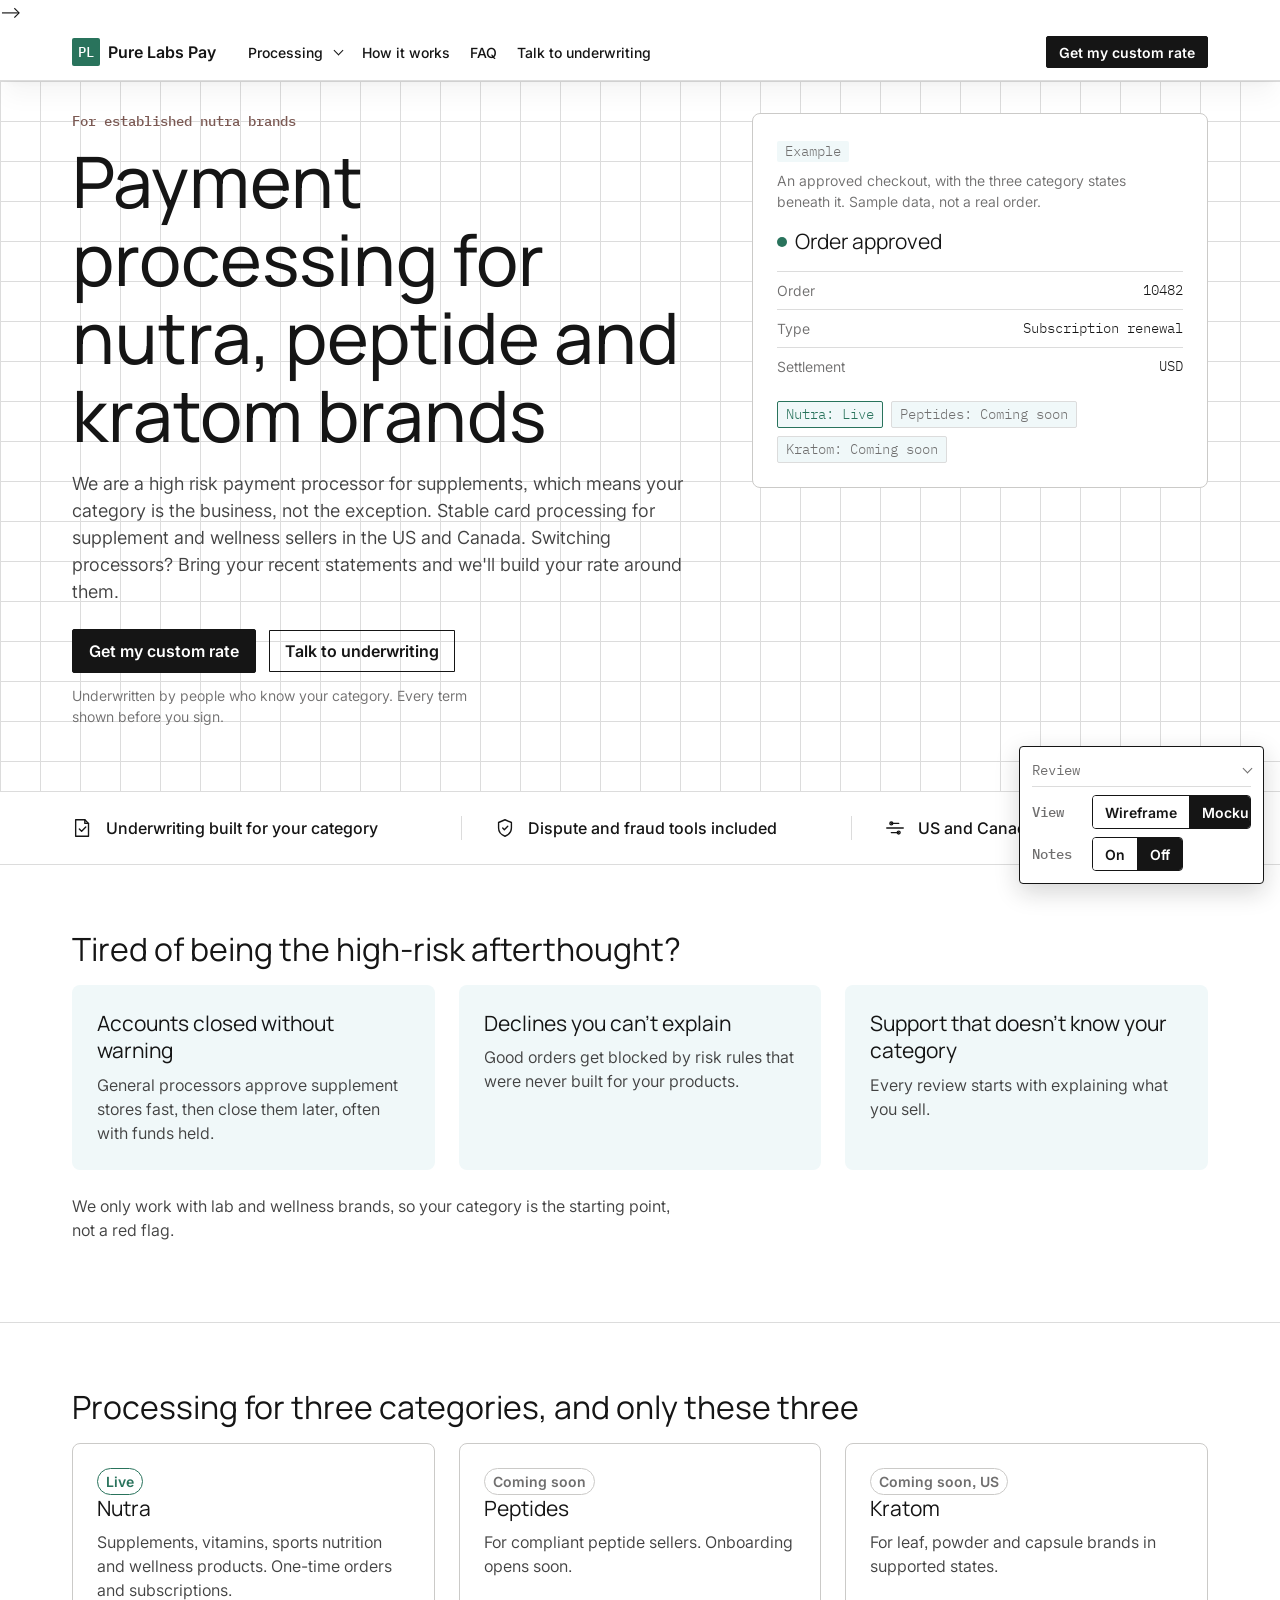
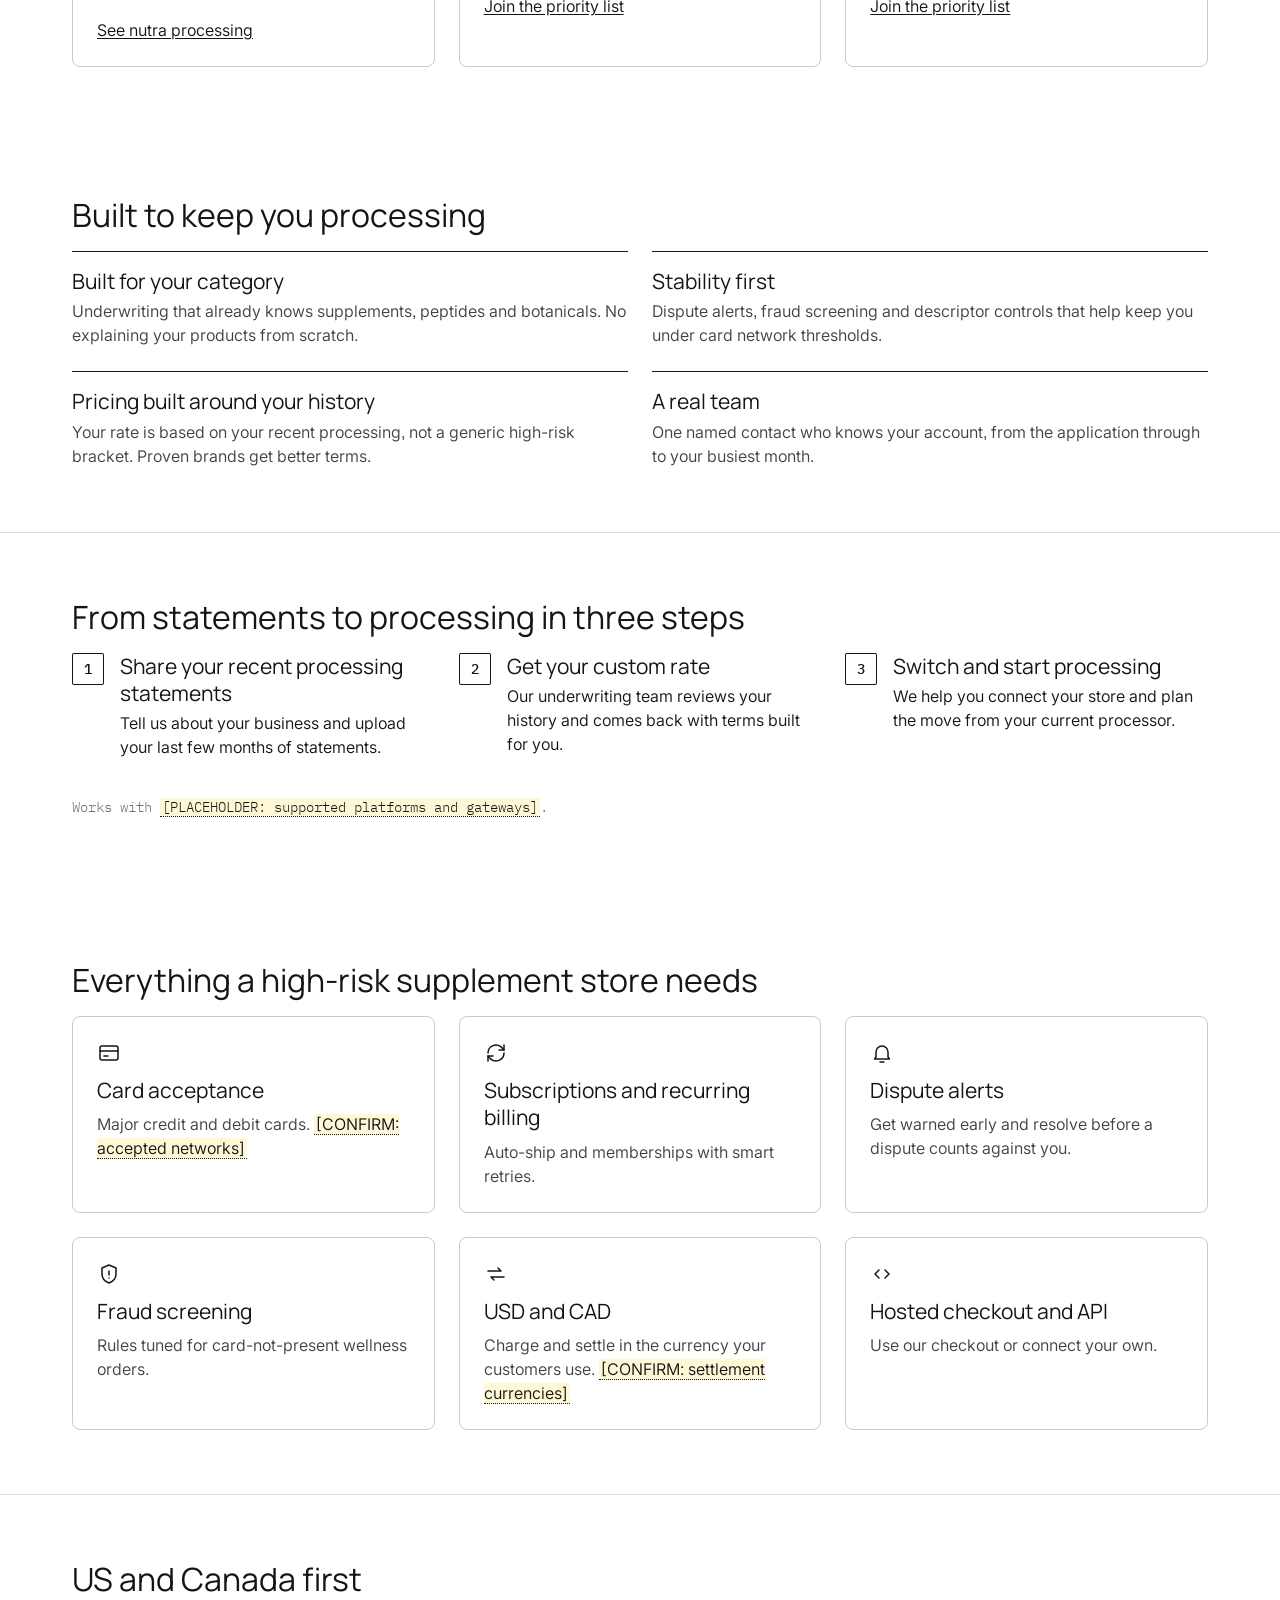
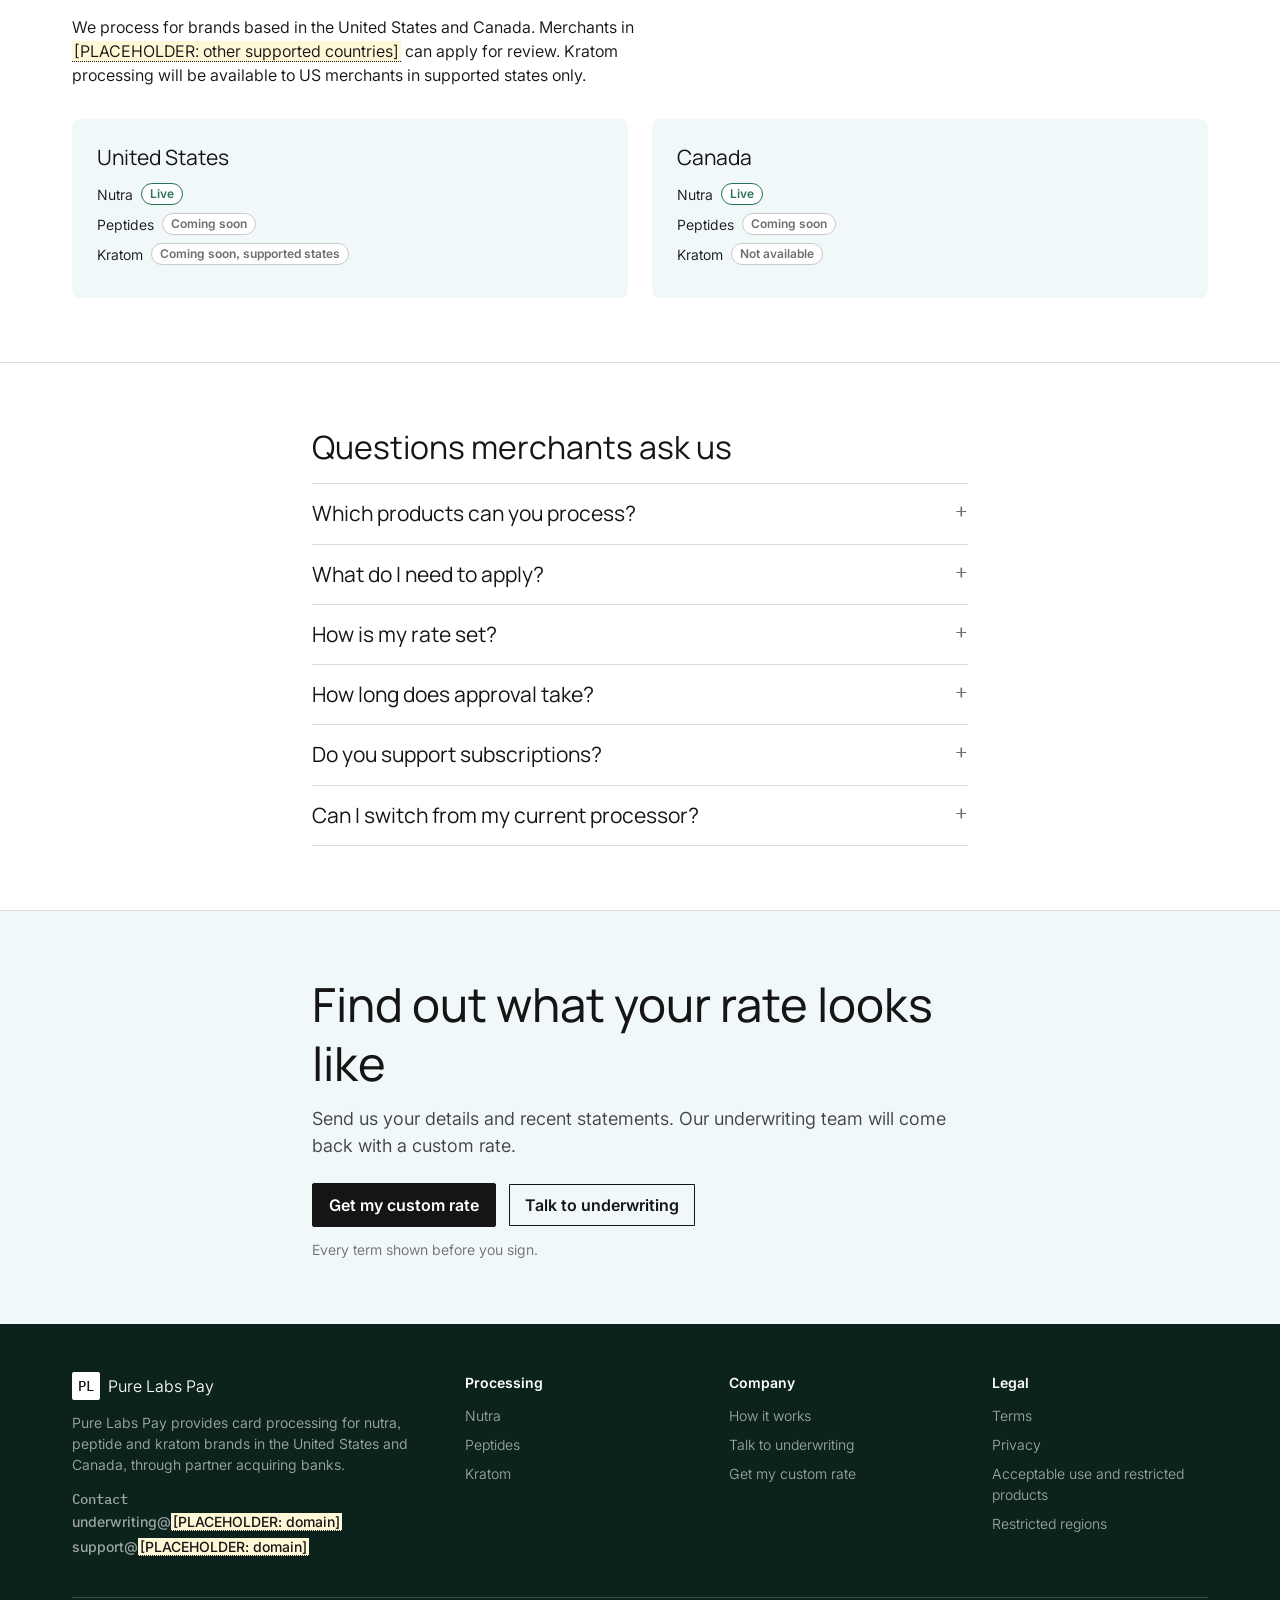
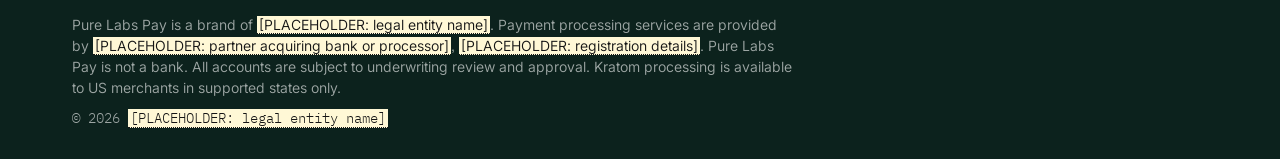
==== index.html @ 478af708 "Pure Labs Pay marketing site wireframe and clickable mockup Ten static pages covering nutra, peptide" ====
<!DOCTYPE html>
<html lang="en">
<head>
  <meta charset="utf-8">
  <meta name="viewport" content="width=device-width, initial-scale=1">
  <title>High Risk Payment Processing for Supplements | Pure Labs Pay</title>
  <meta name="description" content="Merchant accounts for nutra brands in the US and Canada, with peptide and kratom processing coming soon. Get a custom rate built around your history.">
  <!-- The design system's faces are mt-neue-display, mt-neue-text, mt-sans and
       mt-mono, which are licensed and not ours. The stacks in css/styles.css
       name each face first, then the substitutes the reference gives: Manrope
       for the two neue cuts, Inter for the sans, IBM Plex Mono for the mono.
       This link stays commented out so the build opens straight from the
       filesystem with no external request. Enable it, or self host, or drop in
       the licensed faces, for production. -->
  <!-- <link rel="preconnect" href="https://fonts.googleapis.com">
  <link rel="preconnect" href="https://fonts.gstatic.com" crossorigin>
  <!-- SEO -->
  <!-- Replace the [PLACEHOLDER: domain] base in these four places, in
       sitemap.xml, robots.txt, llms.txt and in SITE_BASE in js/main.js. -->
  <link rel="canonical" href="https://[PLACEHOLDER: domain]/index.html">
  <meta property="og:type" content="website">
  <meta property="og:site_name" content="Pure Labs Pay">
  <meta property="og:title" content="High Risk Payment Processing for Supplements | Pure Labs Pay">
  <meta property="og:description" content="Merchant accounts for nutra brands in the US and Canada, with peptide and kratom processing coming soon. Get a custom rate built around your history.">
  <meta property="og:url" content="https://[PLACEHOLDER: domain]/index.html">
  <meta property="og:image" content="https://[PLACEHOLDER: domain]/assets/og-index.png">
  <meta property="og:image:alt" content="Pure Labs Pay, payment processing for nutra, peptide and kratom brands">
  <meta name="twitter:card" content="summary_large_image">
  <meta name="twitter:title" content="High Risk Payment Processing for Supplements | Pure Labs Pay">
  <meta name="twitter:description" content="Merchant accounts for nutra brands in the US and Canada, with peptide and kratom processing coming soon. Get a custom rate built around your history.">
  <meta name="twitter:image" content="https://[PLACEHOLDER: domain]/assets/og-index.png">
  <!-- [PLACEHOLDER: Open Graph image, 1200 by 630, per assets/README.md] -->
  <!-- /SEO -->
  <link rel="stylesheet" href="https://fonts.googleapis.com/css2?family=Manrope:wght@400;500&family=Inter:wght@300;400;500;600&family=IBM+Plex+Mono:wght@500&display=swap"> -->
  <link rel="stylesheet" href="css/styles.css">
</head>
<!-- data-mode is set here so the page is styled before main.js runs, then
     main.js applies ?mode= or the stored choice. Default is mockup. -->
<body data-mode="mockup">
  <!-- Shared chrome is rendered by js/main.js into these mounts, because the
       build has no build step. The noscript list keeps the site navigable
       with scripting off. -->
  <div id="site-header">
    <noscript>
      <nav aria-label="Main">
        <ul>
          <li><a href="index.html">Home</a></li>
          <li><a href="nutra.html">Nutra</a></li>
          <li><a href="peptides.html">Peptides</a></li>
          <li><a href="kratom.html">Kratom</a></li>
          <li><a href="apply.html">Get my custom rate</a></li>
          <li><a href="contact.html">Talk to underwriting</a></li>
        </ul>
      </nav>
    </noscript>
  </div>

  <main id="main" class="main">

    <!-- 1. Hero -->
    <section class="section hero graph-field" data-note="Intent: say what we process and who for in one line, then hand the visitor the two paths, apply or talk to a person. Nutra leads, because it is the live category. | SEO: primary keyword high risk payment processor for supplements, carried in the meta title. Merchant history is signalled by the eyebrow and the statements line, never stated as a requirement. | Dev: copy stack left, product mock right on desktop, stacked on mobile. The faint grid is the graph field from the design system. No photography.">
      <div class="container">
        <div class="split">
          <div class="hero__copy">
            <p class="eyebrow">For established nutra brands</p>
            <h1>Payment processing for nutra, peptide and kratom brands</h1>
            <p class="lead">We are a high risk payment processor for supplements, which means your category is the business, not the exception. Stable card processing for supplement and wellness sellers in the US and Canada. Switching processors? Bring your recent statements and we'll build your rate around them.</p>
            <div class="btn-row">
              <a class="btn btn--primary" href="apply.html">Get my custom rate</a>
              <a class="btn btn--secondary" href="contact.html">Talk to underwriting</a>
            </div>
            <span class="trust-line">Underwritten by people who know your category. Every term shown before you sign.</span>
          </div>

          <figure class="checkout-card" data-note="Intent: show a clean approval and the category state in one object, instead of a stock photo. | Dev: sample data only, labelled Example, built in markup with no image file. The green dot is the one accent marker the design system allows here. Never show a real merchant order, a real amount or a card network mark.">
            <figcaption class="mock-caption">
              <span class="checkout-card__tag">Example</span>
              <span class="mock-caption__text">An approved checkout, with the three category states beneath it. Sample data, not a real order.</span>
            </figcaption>
            <p class="checkout-card__status"><span class="checkout-card__dot" aria-hidden="true"></span>Order approved</p>
            <dl class="checkout-card__rows">
              <div class="checkout-card__row"><dt>Order</dt><dd>10482</dd></div>
              <div class="checkout-card__row"><dt>Type</dt><dd>Subscription renewal</dd></div>
              <div class="checkout-card__row"><dt>Settlement</dt><dd>USD</dd></div>
            </dl>
            <ul class="chip-row">
              <li class="chip chip--live">Nutra: Live</li>
              <li class="chip chip--muted">Peptides: Coming soon</li>
              <li class="chip chip--muted">Kratom: Coming soon</li>
            </ul>
          </figure>
        </div>
      </div>
    </section>

    <!-- 2. Trust strip, the reusable block -->
    <div data-block="trust-strip"></div>

    <!-- 3. Problem -->
    <section class="section" id="problem" data-note="Intent: name what already happened to this visitor, in their words, before offering anything. Three failures, then the line that says we are the opposite. | SEO: no keyword target, this section earns the read. | Dev: three ice narrative cards. No statistics and no named processors.">
      <div class="container">
        <h2>Tired of being the high-risk afterthought?</h2>
        <div class="feature-grid feature-grid--3">
          <div class="card card--ice">
            <h3 class="card__title">Accounts closed without warning</h3>
            <p>General processors approve supplement stores fast, then close them later, often with funds held.</p>
          </div>
          <div class="card card--ice">
            <h3 class="card__title">Declines you can't explain</h3>
            <p>Good orders get blocked by risk rules that were never built for your products.</p>
          </div>
          <div class="card card--ice">
            <h3 class="card__title">Support that doesn't know your category</h3>
            <p>Every review starts with explaining what you sell.</p>
          </div>
        </div>
        <p class="section-close">We only work with lab and wellness brands, so your category is the starting point, not a red flag.</p>
      </div>
    </section>

    <!-- 4. Verticals -->
    <section class="section section--bordered" id="verticals" data-note="Intent: the three categories and their real state, so nobody applies for something that is not open yet. | SEO: internal links to the three category pages, which carry the category keywords. | Dev: status pills come straight from the rollout state in CLAUDE.md. The two coming soon cards link to the priority list anchor, not the apply form.">
      <div class="container">
        <h2>Processing for three categories, and only these three</h2>
        <div class="feature-grid feature-grid--3">
          <div class="card">
            <p class="chip-row"><span class="pill pill--live">Live</span></p>
            <h3 class="card__title">Nutra</h3>
            <p>Supplements, vitamins, sports nutrition and wellness products. One-time orders and subscriptions.</p>
            <p><a href="nutra.html">See nutra processing</a></p>
          </div>
          <div class="card">
            <p class="chip-row"><span class="pill pill--soon">Coming soon</span></p>
            <h3 class="card__title">Peptides</h3>
            <p>For compliant peptide sellers. Onboarding opens soon.</p>
            <p><a href="peptides.html#priority-list">Join the priority list</a></p>
          </div>
          <div class="card">
            <p class="chip-row"><span class="pill pill--soon">Coming soon, US</span></p>
            <h3 class="card__title">Kratom</h3>
            <p>For leaf, powder and capsule brands in supported states.</p>
            <p><a href="kratom.html#priority-list">Join the priority list</a></p>
          </div>
        </div>
      </div>
    </section>

    <!-- 5. Pillars -->
    <section class="section" id="pillars" data-note="Intent: the four reasons to choose us, in the order from the positioning. Pricing is described by what it is based on, never by a number. | SEO: no keyword target. | Dev: hairline rules rather than boxes, so the page keeps its ledger texture. Pillar three must never gain a rate, a bracket or a percentage.">
      <div class="container">
        <h2>Built to keep you processing</h2>
        <div class="feature-grid">
          <div class="pillar">
            <h3>Built for your category</h3>
            <p>Underwriting that already knows supplements, peptides and botanicals. No explaining your products from scratch.</p>
          </div>
          <div class="pillar">
            <h3>Stability first</h3>
            <p>Dispute alerts, fraud screening and descriptor controls that help keep you under card network thresholds.</p>
          </div>
          <div class="pillar">
            <h3>Pricing built around your history</h3>
            <p>Your rate is based on your recent processing, not a generic high-risk bracket. Proven brands get better terms.</p>
          </div>
          <div class="pillar">
            <h3>A real team</h3>
            <p>One named contact who knows your account, from the application through to your busiest month.</p>
          </div>
        </div>
      </div>
    </section>

    <!-- 6. How it works, the reusable block, shared with the category pages -->
    <div data-block="how-it-works"></div>

    <!-- 7. Features -->
    <section class="section" id="features" data-note="Intent: the capability list a store owner scans for before they will fill in a form. Capabilities only, no terms, no numbers. | SEO: no keyword target, though the tiles carry product language a reader expects. | Dev: six tiles with line icons drawn in markup. The two CONFIRM items hold until the team signs off on networks and settlement currencies.">
      <div class="container">
        <h2>Everything a high-risk supplement store needs</h2>
        <div class="feature-grid feature-grid--3">
        <div class="card">
          <svg class="tile__icon" viewBox="0 0 24 24" fill="none" stroke="currentColor" stroke-width="1.5" stroke-linecap="round" stroke-linejoin="round" aria-hidden="true" focusable="false"><rect x="3" y="5" width="18" height="14" rx="2"/><path d="M3 10h18"/><path d="M7 15h4"/></svg>
          <h3 class="card__title">Card acceptance</h3>
          <p>Major credit and debit cards. <span class="ph-text">[CONFIRM: accepted networks]</span></p>
        </div>
        <div class="card">
          <svg class="tile__icon" viewBox="0 0 24 24" fill="none" stroke="currentColor" stroke-width="1.5" stroke-linecap="round" stroke-linejoin="round" aria-hidden="true" focusable="false"><path d="M4 12a8 8 0 0 1 13.7-5.6L20 9"/><path d="M20 4v5h-5"/><path d="M20 12a8 8 0 0 1-13.7 5.6L4 15"/><path d="M4 20v-5h5"/></svg>
          <h3 class="card__title">Subscriptions and recurring billing</h3>
          <p>Auto-ship and memberships with smart retries.</p>
        </div>
        <div class="card">
          <svg class="tile__icon" viewBox="0 0 24 24" fill="none" stroke="currentColor" stroke-width="1.5" stroke-linecap="round" stroke-linejoin="round" aria-hidden="true" focusable="false"><path d="M18 16v-5a6 6 0 0 0-12 0v5l-1.5 2h15z"/><path d="M10 21h4"/></svg>
          <h3 class="card__title">Dispute alerts</h3>
          <p>Get warned early and resolve before a dispute counts against you.</p>
        </div>
        <div class="card">
          <svg class="tile__icon" viewBox="0 0 24 24" fill="none" stroke="currentColor" stroke-width="1.5" stroke-linecap="round" stroke-linejoin="round" aria-hidden="true" focusable="false"><path d="M12 3l7 3v6c0 4.5-3 7.5-7 9-4-1.5-7-4.5-7-9V6z"/><path d="M12 9v4"/><path d="M12 16h.01"/></svg>
          <h3 class="card__title">Fraud screening</h3>
          <p>Rules tuned for card-not-present wellness orders.</p>
        </div>
        <div class="card">
          <svg class="tile__icon" viewBox="0 0 24 24" fill="none" stroke="currentColor" stroke-width="1.5" stroke-linecap="round" stroke-linejoin="round" aria-hidden="true" focusable="false"><path d="M4 9h13l-3-3"/><path d="M20 15H7l3 3"/></svg>
          <h3 class="card__title">USD and CAD</h3>
          <p>Charge and settle in the currency your customers use. <span class="ph-text">[CONFIRM: settlement currencies]</span></p>
        </div>
        <div class="card">
          <svg class="tile__icon" viewBox="0 0 24 24" fill="none" stroke="currentColor" stroke-width="1.5" stroke-linecap="round" stroke-linejoin="round" aria-hidden="true" focusable="false"><path d="M9 8l-4 4 4 4"/><path d="M15 8l4 4-4 4"/></svg>
          <h3 class="card__title">Hosted checkout and API</h3>
          <p>Use our checkout or connect your own.</p>
        </div>
        </div>
      </div>
    </section>

    <!-- 8. Markets -->
    <section class="section section--bordered" id="markets" data-note="Intent: set the geography honestly, including the kratom restriction, so nobody applies from a market we cannot serve. | SEO: carries the secondary keywords high risk merchant account USA and high risk merchant account Canada when the copy is finalised. | Dev: two tiles listing which category applies where. Kratom is absent from Canada on purpose, it is a United States only category.">
      <div class="container">
        <h2>US and Canada first</h2>
        <p class="section-intro">We process for brands based in the United States and Canada. Merchants in <span class="ph-text">[PLACEHOLDER: other supported countries]</span> can apply for review. Kratom processing will be available to US merchants in supported states only.</p>
        <div class="feature-grid">
          <div class="card card--ice">
            <h3 class="card__title">United States</h3>
            <ul class="market-list">
              <li>Nutra <span class="pill pill--live pill--xs">Live</span></li>
              <li>Peptides <span class="pill pill--soon pill--xs">Coming soon</span></li>
              <li>Kratom <span class="pill pill--soon pill--xs">Coming soon, supported states</span></li>
            </ul>
          </div>
          <div class="card card--ice">
            <h3 class="card__title">Canada</h3>
            <ul class="market-list">
              <li>Nutra <span class="pill pill--live pill--xs">Live</span></li>
              <li>Peptides <span class="pill pill--soon pill--xs">Coming soon</span></li>
              <li>Kratom <span class="pill pill--soon pill--xs">Not available</span></li>
            </ul>
          </div>
        </div>
      </div>
    </section>

    <!-- 9. Testimonials. Hidden while CONFIG.showTestimonials is false, and
         shown as a placeholder when notes are on, so reviewers can see the slot. -->
    <section class="section" id="testimonials" data-testimonials hidden data-note="Intent: merchant proof, once there is proof to show. | SEO: no keyword target. | Dev: renders only when CONFIG.showTestimonials is true. While the flag is false this section is hidden on the page and appears only in notes mode, as the placeholder below. No quote ships without written approval from the merchant.">
      <div class="container container--narrow">
        <h2><span class="ph-text">[PLACEHOLDER: testimonials section heading]</span></h2>
        <div class="ph ph--4x3">
          <span class="ph__label">[PLACEHOLDER: 2 to 3 approved merchant quotes]</span>
        </div>
        <p class="meta-line mt-4">Hidden on the page while CONFIG.showTestimonials is false.</p>
      </div>
    </section>

    <!-- 10. FAQ -->
    <section class="section section--bordered" id="faq" data-note="Intent: answer what a shut down merchant actually asks, without publishing a single term. The rate answer says how a rate is built, never what it is. | SEO: anchor target for the FAQ link, and the questions carry long tail queries. | Dev: native details and summary, so it works with no script and is keyboard navigable. Keep answers free of times, percentages and limits.">
      <div class="container container--narrow">
        <h2>Questions merchants ask us</h2>
        <div class="faq">
        <details class="faq__item">
          <summary>Which products can you process?</summary>
          <div class="faq__body"><p>Nutra and supplement brands can apply today. Peptide and kratom processing is opening soon, and you can join the priority list now. See our acceptable use page for products we don't support.</p></div>
        </details>
        <details class="faq__item">
          <summary>What do I need to apply?</summary>
          <div class="faq__body"><p>Your business registration, ID for the owners, a live website with your products and policies, and your last three months of processing statements. For some products we'll also ask for lab certificates.</p></div>
        </details>
        <details class="faq__item">
          <summary>How is my rate set?</summary>
          <div class="faq__body"><p>Every rate is custom. We look at your category, your processing history, volume and dispute levels. You see every term in writing before you sign.</p></div>
        </details>
        <details class="faq__item">
          <summary>How long does approval take?</summary>
          <div class="faq__body"><p>It depends on how complete your application is. Applications with recent statements and a ready website move fastest.</p></div>
        </details>
        <details class="faq__item">
          <summary>Do you support subscriptions?</summary>
          <div class="faq__body"><p>Yes. We support auto-ship and memberships, and we'll help you set up clear billing descriptors and cancellation flows that cut disputes.</p></div>
        </details>
        <details class="faq__item">
          <summary>Can I switch from my current processor?</summary>
          <div class="faq__body"><p>Yes, most of our merchants do. Keep your current setup running while we review, then switch once your account is live.</p></div>
        </details>
        </div>
      </div>
    </section>

    <!-- 11. Closing call to action, the reusable block -->
    <div data-block="final-cta"></div>

  </main>

  <div id="site-footer">
    <noscript>
      <nav aria-label="Footer">
        <ul>
          <li><a href="nutra.html">Nutra</a></li>
          <li><a href="peptides.html">Peptides</a></li>
          <li><a href="kratom.html">Kratom</a></li>
          <li><a href="apply.html">Get my custom rate</a></li>
          <li><a href="contact.html">Talk to underwriting</a></li>
          <li><a href="legal/terms.html">Terms</a></li>
          <li><a href="legal/privacy.html">Privacy</a></li>
          <li><a href="legal/acceptable-use.html">Acceptable use and restricted products</a></li>
          <li><a href="legal/restricted-regions.html">Restricted regions</a></li>
        </ul>
      </nav>
    </noscript>
  </div>

  <script src="js/main.js"></script>
</body>
</html>
---- css/styles.css ----
/* ==========================================================================
   Pure Labs Pay wireframe and mockup
   One stylesheet. No build step. No external requests.

   Design direction: the team's style reference, a treasury ledger on graph
   paper. White operating sheet, hairline rules, dark ink carrying the
   hierarchy, a restrained institutional green kept for the mark and the rail
   diagrams, pale ice panels for contained stories, a deep forest band closing
   the page.

   Order:
   1. Design tokens, the raw palette and scale from the handoff
   2. Mode tokens (mockup, wireframe), the semantic layer, declared twice
   3. Reset and base
   4. Layout: container, section, graph field
   5. Chrome: skip link, header, nav, footer
   6. Components: eyebrow, button, pill, card, feature grid, steps, FAQ,
      form field, select, radio cards, checkbox, file upload, progress bar,
      callout, trust line, placeholder box
   7. Annotation layer and review bar
   8. Motion and print

   Font substitution: mt-neue-display, mt-neue-text, mt-sans and mt-mono are
   licensed faces we do not hold, so each stack names the face first and then
   the substitute the reference gives, Manrope for the two neue cuts, Inter
   for the sans and IBM Plex Mono for the mono. The web font link sits
   commented out in every page, so the build makes no external request and
   falls back to the system stack.
   ========================================================================== */

/* ==========================================================================
   1. Design tokens, as handed over, with the substitutes added to the stacks
   ========================================================================== */

:root {
  /* colour */
  --color-paper: #ffffff;
  --color-ink: #151515;
  --color-graphite: #424242;
  --color-steel: #706f6f;
  --color-rule-gray: #dcdcdc;
  --color-edge-gray: #cbcac8;
  --color-ice-panel: #f0f8f9;
  --color-forest-ledger: #0c221d;
  --color-plum-ledger: #543b4e;
  --color-network-green: #29735c;
  --color-mint-subscription: #bae0cf;
  --color-ledger-brown: #7b5953;

  /* font families */
  --font-mt-neue-display: "mt-neue-display", "Manrope", ui-sans-serif, system-ui, -apple-system, BlinkMacSystemFont, "Segoe UI", Roboto, sans-serif;
  --font-mt-neue-text: "mt-neue-text", "Manrope", ui-sans-serif, system-ui, -apple-system, BlinkMacSystemFont, "Segoe UI", Roboto, sans-serif;
  --font-mt-sans: "mt-sans", "Inter", ui-sans-serif, system-ui, -apple-system, BlinkMacSystemFont, "Segoe UI", Roboto, sans-serif;
  --font-mt-mono: "mt-mono", "IBM Plex Mono", ui-monospace, SFMono-Regular, Menlo, Monaco, Consolas, monospace;
  --font-system-sans: ui-sans-serif, system-ui, -apple-system, BlinkMacSystemFont, "Segoe UI", Roboto, "Helvetica Neue", Arial, sans-serif;

  /* type scale */
  --text-footer-link: 14px;
  --leading-footer-link: 1.5;
  --text-technical-label: 14px;
  --leading-technical-label: 1.2;
  --text-control-label: 14px;
  --leading-control-label: 1.5;
  --text-nav: 14px;
  --leading-nav: 1.5;
  --text-body: 16px;
  --leading-body: 1.5;
  --text-body-strong: 16px;
  --text-body-lg: 18px;
  --text-feature-heading: 21px;
  --leading-feature-heading: 1.3;
  --text-section-heading: 32px;
  --leading-section-heading: 1.25;
  --text-major-heading: 47px;
  --leading-major-heading: 1.25;
  --text-hero-display: 71px;
  --leading-hero-display: 1.1;

  /* weights */
  --font-weight-w330: 330;
  --font-weight-w360: 360;
  --font-weight-regular: 400;
  --font-weight-w450: 450;
  --font-weight-medium: 500;
  --font-weight-semibold: 600;

  /* spacing, 4px base */
  --spacing-unit: 4px;
  --spacing-4: 4px;
  --spacing-8: 8px;
  --spacing-12: 12px;
  --spacing-16: 16px;
  --spacing-20: 20px;
  --spacing-24: 24px;
  --spacing-32: 32px;
  --spacing-48: 48px;
  --spacing-60: 60px;
  --spacing-64: 64px;
  --spacing-152: 152px;

  /* layout */
  --page-max-width: 1200px;
  --section-gap: 48px;
  --card-padding: 24px;
  --element-gap: 8px;

  /* radii */
  --radius-sm: 2px;
  --radius-lg: 8px;
  --radius-2xl: 16px;
  --radius-cards: 8px;
  --radius-links: 2px;
  --radius-pills: 16777200px;
  --radius-inputs: 0px;
  --radius-buttons: 2px;
  --radius-navigationcontrols: 4px;

  /* shadows */
  --shadow-subtle: rgb(21, 21, 21) 0px 0px 0px 1px inset;
  --shadow-xl: rgba(0, 0, 0, 0.04) 0px 20px 25px -5px, rgba(0, 0, 0, 0.04) 0px 8px 10px -6px;

  /* surfaces */
  --surface-paper: #ffffff;
  --surface-ice-panel: #f0f8f9;
  --surface-mint-subscription: #bae0cf;
  --surface-plum-ledger: #543b4e;
  --surface-forest-ledger: #0c221d;
}

/* ==========================================================================
   2. Mode tokens, the semantic layer
   Declared twice, once per display mode, so neither mode can leak into the
   other. Components only ever read the semantic names below.
   ========================================================================== */

body[data-mode="mockup"] {
  /* surfaces */
  --surface: var(--color-paper);
  --surface-alt: var(--color-ice-panel);
  --surface-contrast: var(--color-plum-ledger);
  --surface-dark: var(--color-forest-ledger);
  --surface-mint: var(--color-mint-subscription);

  /* text */
  --ink: var(--color-ink);
  --ink-muted: var(--color-graphite);
  --ink-faint: var(--color-steel);
  --ink-on-dark: var(--color-paper);
  --ink-on-dark-muted: rgba(255, 255, 255, 0.6);
  --label-ink: var(--color-ledger-brown);

  /* lines */
  --border: var(--color-rule-gray);
  --border-strong: var(--color-edge-gray);
  --border-control: var(--color-ink);
  --border-on-dark: rgba(255, 255, 255, 0.2);
  --grid-line: var(--color-rule-gray);

  /* actions. The filled public button is ink, not the green. The green is
     reserved for the mark, the rail lines and small infrastructure markers. */
  --action: var(--color-ink);
  --action-ink: var(--color-paper);
  --accent: var(--color-network-green);
  --accent-ink: var(--color-paper);
  --warning: var(--color-ledger-brown);

  /* type */
  --font-display: var(--font-mt-neue-display);
  --font-text: var(--font-mt-neue-text);
  --font-sans: var(--font-mt-sans);
  --font-mono: var(--font-mt-mono);
  --weight-display: var(--font-weight-w450);
  --weight-heading: var(--font-weight-regular);
  --weight-body: var(--font-weight-w360);
  --weight-nav: var(--font-weight-medium);
  --weight-control: var(--font-weight-semibold);
  --weight-footer-link: var(--font-weight-w330);

  /* shape */
  --radius-card: var(--radius-cards);
  --radius-control: var(--radius-buttons);
  --radius-nav-control: var(--radius-navigationcontrols);
  --radius-input: var(--radius-inputs);
  --radius-pill: var(--radius-pills);

  /* elevation. Cards never take a shadow in this system. */
  --shadow-nav: var(--shadow-xl);
  --shadow-inset: var(--shadow-subtle);

  /* containers */
  --container: var(--page-max-width);
  --container-narrow: 720px;
  --container-wide: 1320px;

  --border-width: 1px;
}

body[data-mode="wireframe"] {
  /* surfaces, greyscale only */
  --surface: #ffffff;
  --surface-alt: #f2f2f2;
  --surface-contrast: #4d4d4d;
  --surface-dark: #333333;
  --surface-mint: #d9d9d9;

  /* text */
  --ink: #1a1a1a;
  --ink-muted: #4d4d4d;
  --ink-faint: #6b6b6b;
  --ink-on-dark: #ffffff;
  --ink-on-dark-muted: rgba(255, 255, 255, 0.72);
  --label-ink: #4d4d4d;

  /* lines */
  --border: #c9c9c9;
  --border-strong: #a6a6a6;
  --border-control: #1a1a1a;
  --border-on-dark: rgba(255, 255, 255, 0.3);
  --grid-line: #d9d9d9;

  /* actions */
  --action: #1a1a1a;
  --action-ink: #ffffff;
  --accent: #333333;
  --accent-ink: #ffffff;
  --warning: #1a1a1a;

  /* type, system font, mono stays mono so technical labels still read as
     technical in a greyscale wireframe */
  --font-display: var(--font-system-sans);
  --font-text: var(--font-system-sans);
  --font-sans: var(--font-system-sans);
  --font-mono: ui-monospace, SFMono-Regular, Menlo, Monaco, Consolas, monospace;
  --weight-display: 600;
  --weight-heading: 600;
  --weight-body: 400;
  --weight-nav: 500;
  --weight-control: 600;
  --weight-footer-link: 400;

  /* shape, boxy */
  --radius-card: 2px;
  --radius-control: 2px;
  --radius-nav-control: 2px;
  --radius-input: 0px;
  --radius-pill: 2px;

  /* elevation, none */
  --shadow-nav: none;
  --shadow-inset: #1a1a1a 0px 0px 0px 1px inset;

  /* containers */
  --container: var(--page-max-width);
  --container-narrow: 720px;
  --container-wide: 1320px;

  --border-width: 1px;
}

/* ==========================================================================
   3. Reset and base
   ========================================================================== */

*,
*::before,
*::after { box-sizing: border-box; }

/* A hidden element stays hidden. Component rules that set display, for
   example .form or .field-group, otherwise win over the browser's own
   [hidden] rule and a hidden block keeps rendering. */
[hidden] { display: none !important; }

html {
  background: #ffffff;
  -webkit-text-size-adjust: 100%;
}

body {
  margin: 0;
  background: var(--surface);
  color: var(--ink);
  font-family: var(--font-sans);
  font-size: var(--text-body);
  font-weight: var(--weight-body);
  line-height: var(--leading-body);
  font-feature-settings: "cv10" 1, "ss07" 1, "ss08" 1;
  display: flex;
  flex-direction: column;
  min-height: 100vh;
}

/* Headings. Mobile first, stepping up to the reference sizes. The display cut
   carries the hero and the major section headings, the text cut carries
   feature and section headings. */

h1, h2, h3, h4 {
  margin: 0 0 var(--spacing-16);
  color: var(--ink);
  letter-spacing: normal;
}

h1 {
  font-family: var(--font-display);
  font-weight: var(--weight-display);
  font-size: 40px;
  line-height: var(--leading-hero-display);
}

h2 {
  font-family: var(--font-text);
  font-weight: var(--weight-heading);
  font-size: 26px;
  line-height: var(--leading-section-heading);
}

h3 {
  font-family: var(--font-text);
  font-weight: var(--weight-heading);
  font-size: var(--text-feature-heading);
  line-height: var(--leading-feature-heading);
}

h4 {
  font-family: var(--font-sans);
  font-weight: var(--weight-control);
  font-size: var(--text-body-strong);
  line-height: var(--leading-body);
}

@media (min-width: 48rem) {
  h1 { font-size: var(--text-major-heading); line-height: var(--leading-major-heading); }
  h2 { font-size: var(--text-section-heading); }
}

@media (min-width: 64rem) {
  h1 { font-size: var(--text-hero-display); line-height: var(--leading-hero-display); }
}

/* A major section heading that should sit at display scale rather than text
   scale, per the reference. */
.h-major {
  font-family: var(--font-display);
  font-weight: var(--weight-display);
  font-size: 32px;
  line-height: var(--leading-major-heading);
}

@media (min-width: 48rem) {
  .h-major { font-size: var(--text-major-heading); }
}

p { margin: 0 0 var(--spacing-16); max-width: 68ch; }

.lead {
  font-size: var(--text-body-lg);
  color: var(--ink-muted);
  max-width: 60ch;
}

a {
  color: var(--ink);
  text-decoration: underline;
  text-underline-offset: 2px;
  border-radius: var(--radius-links);
}

a:hover { color: var(--ink-muted); }

ul, ol { margin: 0 0 var(--spacing-16); padding-left: var(--spacing-20); }
li { margin-bottom: var(--spacing-8); }

img, svg { max-width: 100%; height: auto; }

hr {
  border: 0;
  border-top: var(--border-width) solid var(--border);
  margin: var(--spacing-48) 0;
}

small { font-size: var(--text-control-label); }

:focus-visible {
  outline: 2px solid var(--ink);
  outline-offset: 2px;
}

.visually-hidden {
  position: absolute;
  width: 1px;
  height: 1px;
  margin: -1px;
  padding: 0;
  overflow: hidden;
  clip: rect(0 0 0 0);
  white-space: nowrap;
  border: 0;
}

/* ==========================================================================
   4. Layout
   ========================================================================== */

.container {
  width: 100%;
  max-width: var(--container);
  margin: 0 auto;
  padding: 0 var(--spacing-16);
}

.container--narrow { max-width: var(--container-narrow); }
.container--wide { max-width: var(--container-wide); }

@media (min-width: 48rem) {
  .container { padding: 0 var(--spacing-32); }
}

.section { padding: var(--spacing-48) 0; }
.section--tight { padding: var(--spacing-32) 0; }
.section--alt { background: var(--surface-alt); }
.section--bordered { border-top: var(--border-width) solid var(--border); }

@media (min-width: 48rem) {
  .section { padding: var(--spacing-64) 0; }
}

@media (min-width: 64rem) {
  .section--wide-gap { padding: var(--spacing-152) 0; }
}

.stack > * + * { margin-top: var(--spacing-16); }
.stack-lg > * + * { margin-top: var(--spacing-32); }

.main { flex: 1 0 auto; }

/* graph paper field. The signature hero surface: faint grid rules on paper,
   for the payment rail diagram to sit on. */
.graph-field {
  background-color: var(--surface);
  background-image:
    repeating-linear-gradient(to right, var(--grid-line) 0 1px, transparent 1px 40px),
    repeating-linear-gradient(to bottom, var(--grid-line) 0 1px, transparent 1px 40px);
  background-position: center top;
}

.rule { border-top: var(--border-width) solid var(--border); }

/* ==========================================================================
   5. Chrome
   ========================================================================== */

.skip-link {
  position: absolute;
  left: var(--spacing-16);
  top: var(--spacing-8);
  z-index: 60;
  transform: translateY(-200%);
  background: var(--surface);
  color: var(--ink);
  box-shadow: var(--shadow-inset);
  border-radius: var(--radius-nav-control);
  padding: var(--spacing-8) var(--spacing-12);
  text-decoration: none;
  font-size: var(--text-control-label);
  font-weight: var(--weight-control);
}

.skip-link:focus { transform: translateY(0); }

.site-header {
  position: sticky;
  top: 0;
  z-index: 40;
  background: var(--surface);
  border-bottom: var(--border-width) solid var(--border);
  box-shadow: var(--shadow-nav);
}

.site-header__inner {
  display: flex;
  flex-wrap: wrap;
  align-items: center;
  gap: var(--element-gap);
  padding-top: var(--spacing-12);
  padding-bottom: var(--spacing-12);
}

.brand {
  display: inline-flex;
  align-items: center;
  gap: var(--element-gap);
  color: var(--ink);
  text-decoration: none;
  font-family: var(--font-sans);
  font-weight: var(--weight-control);
}

/* the mark is the one place the institutional green is allowed to fill */
.brand__mark {
  display: inline-grid;
  place-items: center;
  width: 28px;
  height: 28px;
  border-radius: var(--radius-sm);
  background: var(--accent);
  color: var(--accent-ink);
  font-family: var(--font-mono);
  font-size: var(--text-technical-label);
  font-weight: var(--font-weight-medium);
  line-height: 1;
}

.brand__name { font-size: var(--text-body-strong); }

/* navigation. Mobile first: the bar collapses behind a Menu button and the
   whole nav becomes a panel under the bar. From 1024px it is a single row. */

.nav-toggle {
  display: inline-flex;
  align-items: center;
  gap: var(--element-gap);
  margin-left: auto;
  min-height: 32px;
  padding: var(--spacing-4) var(--spacing-8);
  background: transparent;
  color: var(--ink);
  border: 0;
  box-shadow: var(--shadow-inset);
  border-radius: var(--radius-nav-control);
  font-family: var(--font-sans);
  font-size: var(--text-control-label);
  font-weight: var(--weight-control);
  line-height: var(--leading-control-label);
  cursor: pointer;
}

/* three rules, drawn rather than iconised */
.nav-toggle__bars {
  position: relative;
  display: block;
  width: 16px;
  height: 2px;
  background: currentColor;
}

.nav-toggle__bars::before,
.nav-toggle__bars::after {
  content: "";
  position: absolute;
  left: 0;
  width: 16px;
  height: 2px;
  background: currentColor;
}

.nav-toggle__bars::before { top: -5px; }
.nav-toggle__bars::after { top: 5px; }

.site-header.is-open .nav-toggle__bars { background: transparent; }
.site-header.is-open .nav-toggle__bars::before { top: 0; transform: rotate(45deg); }
.site-header.is-open .nav-toggle__bars::after { top: 0; transform: rotate(-45deg); }

.site-nav {
  display: none;
  flex: 1 1 100%;
  order: 3;
  margin-top: var(--spacing-12);
  padding-top: var(--spacing-12);
  border-top: var(--border-width) solid var(--border);
}

.site-header.is-open .site-nav { display: block; }

.site-nav__list {
  list-style: none;
  display: flex;
  flex-direction: column;
  align-items: stretch;
  gap: var(--spacing-4);
  margin: 0;
  padding: 0;
}

.site-nav__list li { margin: 0; }

.site-nav__link,
.nav-group__trigger {
  display: inline-flex;
  align-items: center;
  gap: var(--element-gap);
  width: 100%;
  min-height: 40px;
  padding: var(--spacing-8) 0;
  background: transparent;
  border: 0;
  color: var(--ink);
  text-decoration: none;
  font-family: var(--font-sans);
  font-size: var(--text-nav);
  font-weight: var(--weight-nav);
  line-height: var(--leading-nav);
  text-align: left;
  cursor: pointer;
}

.site-nav__link:hover,
.nav-group__trigger:hover { text-decoration: underline; color: var(--ink); }
.site-nav__link[aria-current="page"] { text-decoration: underline; text-underline-offset: 4px; }

/* chevron on the menu trigger */
.nav-group__chevron {
  display: inline-block;
  width: 7px;
  height: 7px;
  margin-left: var(--spacing-4);
  border-right: 1.5px solid currentColor;
  border-bottom: 1.5px solid currentColor;
  transform: translateY(-2px) rotate(45deg);
  transition: transform 0.15s ease;
}

.nav-group__trigger[aria-expanded="true"] .nav-group__chevron {
  transform: translateY(1px) rotate(-135deg);
}

.nav-group__panel { padding: var(--spacing-4) 0 var(--spacing-8); }
.nav-group__panel[hidden] { display: none; }

.nav-menu {
  list-style: none;
  margin: 0;
  padding: 0;
  display: grid;
  gap: var(--spacing-4);
}

.nav-menu li { margin: 0; }

.nav-menu__item {
  display: block;
  padding: var(--spacing-12);
  background: var(--surface-alt);
  border-radius: var(--radius-card);
  color: var(--ink);
  text-decoration: none;
}

.nav-menu__item:hover { background: var(--surface); box-shadow: var(--shadow-inset); color: var(--ink); }

.nav-menu__title {
  display: flex;
  align-items: center;
  gap: var(--element-gap);
  font-size: var(--text-control-label);
  font-weight: var(--weight-control);
  line-height: var(--leading-control-label);
}

.nav-menu__hint {
  display: block;
  margin-top: 2px;
  font-size: var(--text-control-label);
  font-weight: var(--weight-body);
  line-height: var(--leading-control-label);
  color: var(--ink-faint);
}

.site-header__actions {
  display: flex;
  align-items: center;
  gap: var(--element-gap);
  margin-top: var(--spacing-12);
}

.site-header__actions .btn { width: 100%; }

@media (min-width: 64rem) {
  .nav-toggle { display: none; }

  .site-header .site-nav,
  .site-header.is-open .site-nav {
    display: flex;
    align-items: center;
    gap: var(--spacing-20);
    flex: 1 1 auto;
    order: 0;
    margin: 0 0 0 var(--spacing-24);
    padding: 0;
    border-top: 0;
  }

  .site-nav__list {
    flex-direction: row;
    align-items: center;
    gap: var(--spacing-20);
  }

  .site-nav__link,
  .nav-group__trigger {
    width: auto;
    min-height: 32px;
    padding: var(--spacing-4) 0;
  }

  .nav-group { position: relative; }

  .nav-group__panel {
    position: absolute;
    top: calc(100% + var(--spacing-12));
    left: calc(var(--spacing-12) * -1);
    z-index: 45;
    width: 20rem;
    padding: var(--spacing-12);
    background: var(--surface);
    border: var(--border-width) solid var(--border-strong);
    border-radius: var(--radius-card);
    box-shadow: var(--shadow-nav);
  }

  .site-header__actions { margin: 0 0 0 auto; }
  .site-header__actions .btn { width: auto; }
}

/* forest footer, the full width closing band */
.site-footer {
  background: var(--surface-dark);
  color: var(--ink-on-dark);
  padding: var(--spacing-48) 0 var(--spacing-32);
  font-size: var(--text-footer-link);
  line-height: var(--leading-footer-link);
}

.site-footer__grid {
  display: grid;
  gap: var(--spacing-32);
  grid-template-columns: 1fr;
  margin-bottom: var(--spacing-32);
}

@media (min-width: 48rem) {
  .site-footer__grid { grid-template-columns: 1.6fr 1fr 1fr 1fr; gap: var(--spacing-48); }
}

.site-footer .brand { color: var(--ink-on-dark); }
.site-footer .brand__mark { background: var(--surface); color: var(--ink); }

.site-footer p { color: var(--ink-on-dark-muted); max-width: 44ch; }

.site-footer h2 {
  font-family: var(--font-sans);
  font-size: var(--text-control-label);
  font-weight: var(--weight-control);
  line-height: var(--leading-control-label);
  color: var(--ink-on-dark);
  margin-bottom: var(--spacing-12);
}

.site-footer ul { list-style: none; margin: 0; padding: 0; }
.site-footer li { margin-bottom: var(--spacing-8); }

.site-footer a {
  color: var(--ink-on-dark-muted);
  font-weight: var(--weight-footer-link);
  text-decoration: none;
}

.site-footer a:hover { color: var(--ink-on-dark); text-decoration: underline; }

.site-footer :focus-visible { outline-color: var(--ink-on-dark); }

.site-footer__legal {
  border-top: var(--border-width) solid var(--border-on-dark);
  padding-top: var(--spacing-16);
}

.site-footer__legal p { max-width: 80ch; }

/* the footer call to action inverts: paper fill, ink label */
.site-footer .btn--primary {
  background: var(--surface);
  color: var(--ink);
  border-color: var(--surface);
}

.site-footer .btn--primary:hover { background: var(--ink-on-dark-muted); color: var(--ink); border-color: transparent; }
.site-footer .trust-line { color: var(--ink-on-dark-muted); }

/* ==========================================================================
   6. Components
   ========================================================================== */

/* technical eyebrow, monospace ledger metadata rather than a marketing kicker */
.eyebrow {
  display: block;
  margin: 0 0 var(--spacing-12);
  font-family: var(--font-mono);
  font-size: var(--text-technical-label);
  font-weight: var(--font-weight-medium);
  line-height: var(--leading-technical-label);
  letter-spacing: normal;
  color: var(--label-ink);
  text-transform: none;
}

/* button. The filled public control is ink on paper text at a 2px radius. */
.btn {
  display: inline-flex;
  align-items: center;
  justify-content: center;
  gap: var(--element-gap);
  min-height: 44px;
  padding: var(--spacing-8) var(--spacing-16);
  border: var(--border-width) solid transparent;
  border-radius: var(--radius-control);
  font-family: var(--font-sans);
  font-size: var(--text-body-strong);
  font-weight: var(--weight-control);
  line-height: var(--leading-body);
  text-align: center;
  text-decoration: none;
  cursor: pointer;
  transition: background-color 0.15s ease, color 0.15s ease, border-color 0.15s ease;
}

.btn--primary {
  background: var(--action);
  border-color: var(--action);
  color: var(--action-ink);
}

.btn--primary:hover { background: var(--ink-muted); border-color: var(--ink-muted); color: var(--action-ink); }

.btn--secondary {
  background: transparent;
  border-color: transparent;
  box-shadow: var(--shadow-inset);
  color: var(--ink);
}

.btn--secondary:hover { background: var(--surface-alt); color: var(--ink); }

.btn--ghost {
  background: transparent;
  border-color: transparent;
  color: var(--ink);
  padding-left: var(--spacing-8);
  padding-right: var(--spacing-8);
}

.btn--ghost:hover { text-decoration: underline; color: var(--ink); }

/* compact control, the 14px cut used in the navigation bar and inside cards */
.btn--compact {
  min-height: 32px;
  padding: var(--spacing-4) var(--spacing-12);
  font-size: var(--text-control-label);
  line-height: var(--leading-control-label);
}

/* navigation control, 4px radius per the reference */
.btn--nav {
  min-height: 32px;
  padding: var(--spacing-4) var(--spacing-8);
  border-radius: var(--radius-nav-control);
  font-size: var(--text-control-label);
  line-height: var(--leading-control-label);
}

.btn--block { width: 100%; }

.btn-row {
  display: flex;
  flex-wrap: wrap;
  gap: var(--spacing-12);
  align-items: center;
}

/* status pill */
.pill {
  display: inline-flex;
  align-items: center;
  gap: var(--spacing-4);
  padding: 2px var(--spacing-8);
  border: var(--border-width) solid var(--border-strong);
  border-radius: var(--radius-pill);
  background: var(--surface);
  font-family: var(--font-sans);
  font-size: var(--text-control-label);
  font-weight: var(--weight-control);
  line-height: var(--leading-control-label);
  white-space: nowrap;
}

.pill--live { border-color: var(--accent); color: var(--accent); }
.pill--soon { border-color: var(--border-strong); color: var(--ink-faint); }
.pill--xs { font-size: 12px; padding: 1px var(--spacing-8); }

/* card. 8px corners, 24px padding, never a shadow. */
.card {
  background: var(--surface);
  border: var(--border-width) solid var(--border-strong);
  border-radius: var(--radius-card);
  padding: var(--card-padding);
}

.card__title { margin-bottom: var(--element-gap); }
.card p:last-child { margin-bottom: 0; }
.card p { color: var(--ink-muted); }

/* ice narrative card, the contained story and problem surface */
.card--ice {
  background: var(--surface-alt);
  border-color: transparent;
}

/* plum feature card, the contrasting product block */
.card--plum {
  background: var(--surface-contrast);
  border-color: transparent;
  color: var(--ink-on-dark);
}

.card--plum h2,
.card--plum h3,
.card--plum .card__title { color: var(--ink-on-dark); }
.card--plum p { color: var(--ink-on-dark-muted); }
.card--plum .eyebrow { color: var(--ink-on-dark-muted); }

/* edge to edge media inside a card, no inner padding */
.card--media { padding: 0; overflow: hidden; }

/* feature grid */
.feature-grid {
  display: grid;
  gap: var(--spacing-16);
  grid-template-columns: 1fr;
}

@media (min-width: 40rem) {
  .feature-grid { grid-template-columns: repeat(2, 1fr); gap: var(--spacing-24); }
}

@media (min-width: 64rem) {
  .feature-grid--3 { grid-template-columns: repeat(3, 1fr); }
  .feature-grid--4 { grid-template-columns: repeat(4, 1fr); }
}

/* two column product story composition */
.split {
  display: grid;
  gap: var(--spacing-32);
  grid-template-columns: 1fr;
  align-items: center;
}

@media (min-width: 64rem) {
  .split { grid-template-columns: repeat(2, 1fr); gap: var(--spacing-64); }
  .split--media-first > :first-child { order: 2; }
}

/* steps, numbered as ledger nodes rather than coloured circles */
.steps {
  list-style: none;
  counter-reset: step;
  margin: 0;
  padding: 0;
  display: grid;
  gap: var(--spacing-24);
}

@media (min-width: 48rem) {
  .steps--row { grid-template-columns: repeat(auto-fit, minmax(14rem, 1fr)); }
}

.steps > li {
  counter-increment: step;
  margin: 0;
  padding-left: var(--spacing-48);
  position: relative;
  min-height: 32px;
}

.steps > li::before {
  content: counter(step);
  position: absolute;
  left: 0;
  top: 0;
  display: grid;
  place-items: center;
  width: 32px;
  height: 32px;
  border-radius: var(--radius-sm);
  background: var(--surface);
  box-shadow: var(--shadow-inset);
  color: var(--ink);
  font-family: var(--font-mono);
  font-size: var(--text-technical-label);
  font-weight: var(--font-weight-medium);
  line-height: 1;
}

.steps__title { margin-bottom: var(--spacing-4); }

/* FAQ accordion on details and summary */
.faq { border-top: var(--border-width) solid var(--border); }

.faq__item { border-bottom: var(--border-width) solid var(--border); }

.faq__item > summary {
  display: flex;
  align-items: flex-start;
  justify-content: space-between;
  gap: var(--spacing-16);
  padding: var(--spacing-16) 0;
  cursor: pointer;
  font-family: var(--font-text);
  font-weight: var(--weight-heading);
  font-size: var(--text-feature-heading);
  line-height: var(--leading-feature-heading);
  list-style: none;
}

.faq__item > summary::-webkit-details-marker { display: none; }

.faq__item > summary::after {
  content: "+";
  flex: 0 0 auto;
  font-family: var(--font-mono);
  font-size: var(--text-feature-heading);
  font-weight: 400;
  line-height: 1;
  color: var(--ink-faint);
}

.faq__item[open] > summary::after { content: "\2212"; }

.faq__body { padding: 0 0 var(--spacing-16); }
.faq__body > :last-child { margin-bottom: 0; }
.faq__body p { color: var(--ink-muted); }

/* form field */
.form { display: grid; gap: var(--spacing-24); }

.field { display: block; }

.field__label {
  display: block;
  margin-bottom: var(--element-gap);
  font-size: var(--text-control-label);
  font-weight: var(--weight-control);
  line-height: var(--leading-control-label);
  color: var(--ink);
}

.field__hint {
  display: block;
  margin: 0 0 var(--element-gap);
  font-size: var(--text-control-label);
  font-weight: var(--weight-body);
  color: var(--ink-faint);
}

.field__error {
  display: none;
  margin-top: var(--element-gap);
  font-size: var(--text-control-label);
  font-weight: var(--weight-control);
  color: var(--warning);
}

.field.is-invalid .field__error,
fieldset.is-invalid .field__error { display: block; }
.field.is-invalid .input,
.field.is-invalid .select,
.field.is-invalid .textarea { border-color: var(--warning); box-shadow: 0 0 0 1px var(--warning) inset; }

fieldset.is-invalid .radio-card { border-color: var(--warning); }

/* inputs keep a square edge and a 1px ink rule, per the reference */
.input,
.select,
.textarea {
  width: 100%;
  min-height: 44px;
  padding: var(--spacing-8) var(--spacing-12);
  background: var(--surface);
  color: var(--ink);
  border: var(--border-width) solid var(--border-control);
  border-radius: var(--radius-input);
  font-family: var(--font-sans);
  font-size: var(--text-body);
  font-weight: var(--font-weight-medium);
  line-height: var(--leading-body);
}

.textarea { min-height: 7rem; resize: vertical; }

.input::placeholder,
.textarea::placeholder { color: var(--ink-faint); opacity: 1; }

.input:focus-visible,
.select:focus-visible,
.textarea:focus-visible { outline: 2px solid var(--ink); outline-offset: 1px; }

.select {
  appearance: none;
  -webkit-appearance: none;
  padding-right: var(--spacing-48);
  background-image:
    linear-gradient(45deg, transparent 50%, currentColor 50%),
    linear-gradient(135deg, currentColor 50%, transparent 50%);
  background-position:
    calc(100% - 22px) calc(50% + 2px),
    calc(100% - 16px) calc(50% + 2px);
  background-size: 6px 6px, 6px 6px;
  background-repeat: no-repeat;
}

/* radio cards */
.radio-cards {
  display: grid;
  gap: var(--spacing-12);
  border: 0;
  margin: 0;
  padding: 0;
}

@media (min-width: 40rem) {
  .radio-cards--row { grid-template-columns: repeat(auto-fit, minmax(12rem, 1fr)); }
}

.radio-cards > legend {
  padding: 0;
  margin-bottom: var(--spacing-12);
  font-size: var(--text-control-label);
  font-weight: var(--weight-control);
}

.radio-card {
  display: flex;
  align-items: flex-start;
  gap: var(--spacing-12);
  padding: var(--spacing-16);
  background: var(--surface);
  border: var(--border-width) solid var(--border-strong);
  border-radius: var(--radius-card);
  cursor: pointer;
}

.radio-card:hover { background: var(--surface-alt); }

.radio-card input {
  margin: 2px 0 0;
  width: 20px;
  height: 20px;
  accent-color: var(--ink);
  flex: 0 0 auto;
}

.radio-card:has(input:checked) {
  border-color: var(--ink);
  box-shadow: var(--shadow-inset);
}

.radio-card__title { display: block; font-weight: var(--weight-control); }
.radio-card__hint { display: block; font-size: var(--text-control-label); color: var(--ink-faint); }

/* checkbox */
.checkbox {
  display: flex;
  align-items: flex-start;
  gap: var(--spacing-12);
  font-size: var(--text-control-label);
}

.checkbox input {
  margin: 2px 0 0;
  width: 20px;
  height: 20px;
  accent-color: var(--ink);
  flex: 0 0 auto;
}

/* file upload */
.file-upload {
  display: block;
  padding: var(--spacing-24);
  background: var(--surface-alt);
  border: 1px dashed var(--border-control);
  border-radius: var(--radius-card);
  text-align: center;
  cursor: pointer;
}

.file-upload:hover { background: var(--surface); }
.file-upload__title { display: block; font-weight: var(--weight-control); }
.file-upload__hint { display: block; font-size: var(--text-control-label); color: var(--ink-faint); margin-top: var(--spacing-4); }
.file-upload input { margin-top: var(--spacing-12); font-size: var(--text-control-label); }
.file-upload__list { list-style: none; margin: var(--spacing-12) 0 0; padding: 0; font-size: var(--text-control-label); }

/* progress bar, multi step form */
.progress { margin-bottom: var(--spacing-32); }

.progress__track {
  height: 4px;
  background: var(--border);
  overflow: hidden;
}

.progress__fill {
  display: block;
  height: 100%;
  width: 0;
  background: var(--ink);
  transition: width 0.2s ease;
}

.progress__label {
  display: flex;
  justify-content: space-between;
  gap: var(--spacing-12);
  margin-bottom: var(--element-gap);
  font-family: var(--font-mono);
  font-size: var(--text-technical-label);
  font-weight: var(--font-weight-medium);
  line-height: var(--leading-technical-label);
  color: var(--ink-faint);
}

.progress--step1 .progress__fill { width: 25%; }
.progress--step2 .progress__fill { width: 50%; }
.progress--step3 .progress__fill { width: 75%; }
.progress--step4 .progress__fill { width: 100%; }

/* callout */
.callout {
  padding: var(--card-padding);
  background: var(--surface-alt);
  border-radius: var(--radius-card);
  font-size: var(--text-body);
}

.callout > :last-child { margin-bottom: 0; }
.callout p { color: var(--ink-muted); }
.callout__title { font-weight: var(--weight-control); color: var(--ink); margin-bottom: var(--spacing-4); }

.callout--quiet { background: var(--surface); box-shadow: var(--shadow-inset); }
.callout--warning { background: var(--surface); box-shadow: var(--shadow-inset); border-left: 3px solid var(--warning); }

/* trust line, sits with every call to action */
.trust-line {
  display: block;
  margin-top: var(--spacing-12);
  font-size: var(--text-control-label);
  font-weight: var(--weight-body);
  color: var(--ink-faint);
  max-width: 48ch;
}

/* placeholder box, stands in for an image in both modes */
.ph {
  display: grid;
  place-items: center;
  padding: var(--spacing-32) var(--spacing-16);
  min-height: 8rem;
  background: var(--surface-alt);
  border: 1px dashed var(--border-strong);
  border-radius: var(--radius-card);
  color: var(--ink-faint);
  font-family: var(--font-mono);
  font-size: var(--text-technical-label);
  line-height: var(--leading-technical-label);
  text-align: center;
}

.ph__label {
  position: relative;
  z-index: 1;
  display: inline-block;
  max-width: 40ch;
  padding: var(--spacing-4) var(--spacing-8);
  background: var(--surface);
  border: var(--border-width) solid var(--border);
  border-radius: var(--radius-sm);
}

.ph--16x9 { aspect-ratio: 16 / 9; min-height: 0; }
.ph--4x3 { aspect-ratio: 4 / 3; min-height: 0; }
.ph--square { aspect-ratio: 1 / 1; min-height: 0; }
.ph--tall { min-height: 20rem; }

/* wireframe mode draws the X across image boxes */
body[data-mode="wireframe"] .ph {
  background-color: #e6e6e6;
  background-image:
    linear-gradient(to top right, transparent calc(50% - 1px), #9a9a9a 50%, transparent calc(50% + 1px)),
    linear-gradient(to bottom right, transparent calc(50% - 1px), #9a9a9a 50%, transparent calc(50% + 1px));
  background-size: 100% 100%;
  border-style: solid;
}

/* inline copy placeholder, visible in both modes */
.ph-text {
  background: #fff8d6;
  /* its own foreground, so a placeholder stays readable on the dark footer
     band and on the plum cards as well as on paper */
  color: #151515;
  border-bottom: 1px dotted #151515;
  padding: 0 2px;
  font-style: normal;
}

body[data-mode="wireframe"] .ph-text { background: #ebebeb; color: #1a1a1a; border-bottom-color: #1a1a1a; }

/* small spacing utilities, so the markup carries no inline styles */
.mb-2 { margin-bottom: var(--spacing-12); }
.mt-4 { margin-top: var(--spacing-16); }
.mt-5 { margin-top: var(--spacing-24); }
.mt-6 { margin-top: var(--spacing-32); }


/* footer blocks added with the shared chrome */
.site-footer__brand .brand { margin-bottom: var(--spacing-12); }

.site-footer__about { margin-bottom: var(--spacing-16); }

.footer-contact { margin-bottom: var(--spacing-8); }

.footer-contact__label {
  margin-bottom: var(--spacing-4);
  font-family: var(--font-mono);
  font-size: var(--text-technical-label);
  font-weight: var(--font-weight-medium);
  line-height: var(--leading-technical-label);
  color: var(--ink-on-dark-muted);
}

.footer-contact__email {
  margin: 0 0 var(--spacing-4);
  color: var(--ink-on-dark);
  font-weight: var(--font-weight-medium);
  /* selectable text rather than a link, the domain is still a placeholder */
  user-select: text;
}

.site-footer__disclosure { margin-bottom: var(--spacing-12); }

.site-footer__copyright {
  margin: 0;
  font-family: var(--font-mono);
  font-size: var(--text-technical-label);
  line-height: var(--leading-technical-label);
}

/* ==========================================================================
   Reusable blocks
   ========================================================================== */

/* closing call to action band, sits directly above the forest footer */
.cta-band {
  background: var(--surface-alt);
  border-top: var(--border-width) solid var(--border);
}

.cta-band .lead { margin-bottom: var(--spacing-24); }
.cta-band h2 { margin-bottom: var(--spacing-12); }

/* trust strip, three plain statements between hairline rules */
.trust-strip {
  padding: var(--spacing-24) 0;
  border-top: var(--border-width) solid var(--border);
  border-bottom: var(--border-width) solid var(--border);
}

.trust-strip__list {
  list-style: none;
  margin: 0;
  padding: 0;
  display: grid;
  gap: var(--spacing-16);
  grid-template-columns: 1fr;
}

.trust-strip__item {
  display: flex;
  align-items: center;
  gap: var(--spacing-12);
  margin: 0;
  font-size: var(--text-body);
  font-weight: var(--font-weight-medium);
  line-height: var(--leading-body);
  color: var(--ink);
}

.trust-strip__icon {
  flex: 0 0 auto;
  width: 22px;
  height: 22px;
  color: var(--ink);
}

@media (min-width: 48rem) {
  .trust-strip__list { grid-template-columns: repeat(3, 1fr); gap: var(--spacing-32); }
  .trust-strip__item + .trust-strip__item {
    padding-left: var(--spacing-32);
    border-left: var(--border-width) solid var(--border);
  }
}


/* ==========================================================================
   Home page blocks
   ========================================================================== */

.hero { padding-top: var(--spacing-32); }
.hero .lead { margin-bottom: var(--spacing-24); }

/* the display headline earns the wider column */
@media (min-width: 64rem) {
  .hero .split { grid-template-columns: 1.15fr 0.85fr; align-items: start; }
}

.section-intro { max-width: 60ch; margin-bottom: var(--spacing-32); }
.section-close { margin-top: var(--spacing-24); max-width: 62ch; color: var(--ink-muted); }

/* small monospace line under a block */
.meta-line {
  font-family: var(--font-mono);
  font-size: var(--text-technical-label);
  line-height: var(--leading-technical-label);
  color: var(--ink-faint);
}

/* checkout card mock. Sample data, labelled Example, never a real order. */
.checkout-card {
  margin: 0;
  padding: var(--card-padding);
  background: var(--surface);
  border: var(--border-width) solid var(--border-strong);
  border-radius: var(--radius-card);
}

/* a mock up says what it is, in visible text rather than hidden alt text */
.mock-caption {
  display: block;
  margin-bottom: var(--spacing-16);
}

.mock-caption__text {
  display: block;
  margin-top: var(--spacing-8);
  font-size: var(--text-control-label);
  line-height: var(--leading-control-label);
  color: var(--ink-faint);
  max-width: 44ch;
}

.checkout-card__tag {
  display: inline-block;
  margin-bottom: var(--spacing-16);
  padding: 2px var(--spacing-8);
  background: var(--surface-alt);
  border-radius: var(--radius-sm);
  font-family: var(--font-mono);
  font-size: var(--text-technical-label);
  line-height: var(--leading-technical-label);
  color: var(--ink-faint);
}

.checkout-card__status {
  display: flex;
  align-items: center;
  gap: var(--element-gap);
  margin-bottom: var(--spacing-16);
  font-family: var(--font-text);
  font-size: var(--text-feature-heading);
  line-height: var(--leading-feature-heading);
}

.checkout-card__dot {
  flex: 0 0 auto;
  width: 10px;
  height: 10px;
  border-radius: var(--radius-pill);
  background: var(--accent);
}

.checkout-card__rows { margin: 0 0 var(--spacing-16); }

.checkout-card__row {
  display: flex;
  justify-content: space-between;
  gap: var(--spacing-16);
  padding: var(--spacing-8) 0;
  border-top: var(--border-width) solid var(--border);
  font-size: var(--text-control-label);
}

.checkout-card__row dt { color: var(--ink-faint); }
.checkout-card__row dd { margin: 0; font-family: var(--font-mono); color: var(--ink); }

/* rail label chips, the compact monospace markers the system uses */
.chip-row {
  list-style: none;
  margin: 0;
  padding: 0;
  display: flex;
  flex-wrap: wrap;
  gap: var(--spacing-8);
}

.chip {
  margin: 0;
  padding: var(--spacing-4) var(--spacing-8);
  background: var(--surface-alt);
  border: var(--border-width) solid var(--border);
  border-radius: var(--radius-sm);
  font-family: var(--font-mono);
  font-size: var(--text-technical-label);
  line-height: var(--leading-technical-label);
  color: var(--ink);
}

.chip--live { border-color: var(--accent); color: var(--accent); }
.chip--muted { color: var(--ink-faint); }

/* pillars, hairline rules rather than boxes */
.pillar {
  padding-top: var(--spacing-16);
  border-top: 1px solid var(--ink);
}

.pillar h3 { margin-bottom: var(--spacing-4); }
.pillar p { color: var(--ink-muted); margin-bottom: 0; }

/* feature tile icon */
.tile__icon {
  display: block;
  width: 24px;
  height: 24px;
  margin-bottom: var(--spacing-12);
  color: var(--ink);
}

/* market tiles */
.market-list { list-style: none; margin: var(--spacing-12) 0 0; padding: 0; }

.market-list li {
  display: flex;
  align-items: center;
  gap: var(--element-gap);
  margin-bottom: var(--spacing-8);
  font-size: var(--text-control-label);
}


/* ==========================================================================
   Category page blocks
   ========================================================================== */

/* dashboard mock. Sample states only, labelled Example, no figures anywhere. */
.dash-card {
  margin: 0;
  padding: var(--card-padding);
  background: var(--surface);
  border: var(--border-width) solid var(--border-strong);
  border-radius: var(--radius-card);
}

.dash-card__panel {
  padding: var(--spacing-16);
  margin-bottom: var(--spacing-16);
  background: var(--surface-alt);
  border-radius: var(--radius-sm);
}

.dash-card__label {
  margin: 0 0 var(--spacing-4);
  font-family: var(--font-mono);
  font-size: var(--text-technical-label);
  line-height: var(--leading-technical-label);
  color: var(--ink-faint);
}

.dash-card__value {
  display: flex;
  align-items: center;
  gap: var(--element-gap);
  margin: 0;
  font-family: var(--font-text);
  font-size: var(--text-feature-heading);
  line-height: var(--leading-feature-heading);
  color: var(--ink);
}

.dash-card__grid {
  display: grid;
  gap: var(--spacing-16);
  grid-template-columns: 1fr;
}

@media (min-width: 30rem) {
  .dash-card__grid { grid-template-columns: 1fr 1fr; }
}

/* trend line, drawn with no axis and no values */
.sparkline {
  display: block;
  width: 100%;
  height: 56px;
  color: var(--accent);
}

/* renewal bars, heights set here so the markup carries no inline styles */
.bars {
  display: flex;
  align-items: flex-end;
  gap: 4px;
  height: 28px;
  margin: 0;
}

.bars span { display: block; width: 8px; background: var(--ink); }
.bars span:nth-child(1) { height: 40%; }
.bars span:nth-child(2) { height: 70%; }
.bars span:nth-child(3) { height: 55%; }
.bars span:nth-child(4) { height: 85%; }
.bars span:nth-child(5) { height: 100%; }

/* category chips, the six who it is for labels */
.chip-grid {
  list-style: none;
  margin: 0;
  padding: 0;
  display: flex;
  flex-wrap: wrap;
  gap: var(--spacing-8);
}

.chip--lg {
  padding: var(--spacing-8) var(--spacing-12);
  font-size: var(--text-control-label);
  line-height: var(--leading-control-label);
}

/* site review checklist */
.checklist {
  list-style: none;
  margin: var(--spacing-16) 0 0;
  padding: 0;
  display: grid;
  gap: var(--spacing-8);
}

.checklist li {
  display: flex;
  align-items: center;
  gap: var(--spacing-12);
  margin: 0;
  font-size: var(--text-body);
  font-weight: var(--font-weight-medium);
}

.checklist__tick {
  flex: 0 0 auto;
  width: 20px;
  height: 20px;
  color: var(--accent);
}

/* the not supported column, drawn in ink rather than a warning colour: it is
   a boundary, not an error */
.checklist__tick--no { color: var(--ink-faint); }
.checklist--no li { color: var(--ink-muted); }

/* the usual story next to how we do it */
.compare__label {
  margin-bottom: var(--spacing-8);
  font-family: var(--font-mono);
  font-size: var(--text-technical-label);
  line-height: var(--leading-technical-label);
  color: var(--label-ink);
}

.card--plum .compare__label { color: var(--ink-on-dark-muted); }


/* form success panel and the small hero meta line */
.form-success {
  padding: var(--card-padding);
  background: var(--surface-alt);
  border-radius: var(--radius-card);
}

.form-success h3 { margin-bottom: var(--spacing-8); }
.form-success > :last-child { margin-bottom: 0; }
.form-success:focus-visible { outline: 2px solid var(--ink); outline-offset: 4px; }

.hero__meta { margin-top: var(--spacing-12); }

/* a conditional group, revealed when an answer calls for it */
.field-group {
  display: grid;
  gap: var(--spacing-24);
  padding-left: var(--spacing-16);
  border-left: 2px solid var(--border);
}

.field-group[hidden] { display: none; }

/* numbered list used for who we will work with */
.list-plain { list-style: none; margin: 0; padding: 0; display: grid; gap: var(--spacing-16); }
.list-plain li { display: flex; gap: var(--spacing-12); margin: 0; }
.list-plain__marker {
  flex: 0 0 auto;
  font-family: var(--font-mono);
  font-size: var(--text-technical-label);
  line-height: 1.6;
  color: var(--label-ink);
}


/* a field switched off by the state gate */
.input:disabled,
.select:disabled,
.textarea:disabled {
  background: var(--surface-alt);
  color: var(--ink-faint);
  cursor: not-allowed;
}

.radio-card:has(input:disabled),
.checkbox:has(input:disabled) {
  opacity: 0.5;
  cursor: not-allowed;
}

.form.is-gated fieldset legend,
.form.is-gated .field__label { color: var(--ink-faint); }

/* the gate message itself stays at full strength */
.form.is-gated [data-state-gate] { opacity: 1; }

/* checkbox group, the product types question */
.checkbox-group {
  display: grid;
  gap: var(--spacing-12);
  border: 0;
  margin: 0;
  padding: 0;
}

.checkbox-group > legend {
  padding: 0;
  margin-bottom: var(--spacing-12);
  font-size: var(--text-control-label);
  font-weight: var(--weight-control);
}

@media (min-width: 40rem) {
  .checkbox-group--row { grid-template-columns: repeat(auto-fit, minmax(10rem, 1fr)); }
}

.checkbox-group.is-invalid .field__error { display: block; }


/* ==========================================================================
   Apply page: multi step form and the sticky side panel
   ========================================================================== */

.form-step {
  display: grid;
  gap: var(--spacing-24);
  border: 0;
  margin: 0;
  padding: 0;
}

.form-step > legend { padding: 0; }

.form-nav {
  display: flex;
  flex-wrap: wrap;
  gap: var(--spacing-12);
  align-items: center;
  margin-top: var(--spacing-8);
}

.form-nav .btn { min-width: 8rem; }

/* chosen files, listed back to the visitor */
.file-list {
  list-style: none;
  margin: var(--spacing-12) 0 0;
  padding: 0;
  font-family: var(--font-mono);
  font-size: var(--text-technical-label);
  line-height: 1.6;
  color: var(--ink-muted);
}

.file-list li { margin: 0; }

.apply-layout {
  display: grid;
  gap: var(--spacing-32);
  grid-template-columns: 1fr;
  align-items: start;
}

@media (min-width: 64rem) {
  .apply-layout { grid-template-columns: minmax(0, 1fr) 20rem; gap: var(--spacing-64); }
  .apply-aside {
    position: sticky;
    /* clears the sticky header */
    top: var(--spacing-64);
  }
}

.apply-aside h2 {
  font-family: var(--font-sans);
  font-size: var(--text-control-label);
  font-weight: var(--weight-control);
  line-height: var(--leading-control-label);
  margin-bottom: var(--spacing-12);
}

.apply-aside .card + .card { margin-top: var(--spacing-16); }
.apply-aside ol,
.apply-aside ul { margin: 0; padding-left: var(--spacing-20); font-size: var(--text-control-label); }
.apply-aside li { margin-bottom: var(--spacing-8); color: var(--ink-muted); }
.apply-aside li:last-child { margin-bottom: 0; }

.apply-aside__contact {
  margin: var(--spacing-12) 0 0;
  font-size: var(--text-control-label);
  font-weight: var(--font-weight-medium);
  word-break: break-word;
}

/* legal pages */
.region-list { list-style: none; margin: 0 0 var(--spacing-24); padding: 0; columns: 2; }
.region-list li { margin-bottom: var(--spacing-8); font-size: var(--text-body); }

.legal-outline { margin: 0 0 var(--spacing-24); padding-left: var(--spacing-20); }
.legal-outline > li { margin-bottom: var(--spacing-12); }
.legal-outline ul { margin-top: var(--spacing-8); }


/* related links strip */
.h-minor {
  font-family: var(--font-sans);
  font-size: var(--text-control-label);
  font-weight: var(--weight-control);
  line-height: var(--leading-control-label);
  text-transform: none;
  margin-bottom: var(--spacing-12);
}

.link-row {
  list-style: none;
  margin: 0;
  padding: 0;
  display: flex;
  flex-wrap: wrap;
  gap: var(--spacing-12) var(--spacing-24);
  font-size: var(--text-control-label);
}

.link-row li { margin: 0; }

/* ==========================================================================
   7. Annotation layer and review bar
   Notes are off unless body carries data-notes="1". These two keep their own
   values, because they are review tooling and not part of the brand.
   ========================================================================== */

.note-tag,
.note-panel { display: none; }

body[data-notes="1"] [data-note] {
  position: relative;
  outline: 1px dashed #c9a400;
  outline-offset: 2px;
}

body[data-notes="1"] .note-tag {
  display: inline-flex;
  align-items: center;
  justify-content: center;
  position: absolute;
  top: 4px;
  left: 4px;
  z-index: 30;
  /* inside the top left corner, which keeps the tag on screen for sections and
     landmarks that start at the page edge. Sections carry padding, so the tag
     sits in the gutter. An element whose corner holds content takes
     data-note-outside instead and gets an in flow tag above itself. */
  box-shadow: 0 0 0 2px rgba(255, 255, 255, 0.92);
  min-width: 22px;
  height: 22px;
  padding: 0 var(--spacing-4);
  background: #f5c400;
  color: #1a1a1a;
  border: 1px solid #8a6d00;
  border-radius: var(--radius-sm);
  font-family: var(--font-mono);
  font-size: 11px;
  font-weight: 600;
  line-height: 1;
  cursor: pointer;
}

body[data-notes="1"] .note-tag:hover { background: #ffd633; }

/* a note on a form control is rendered in the flow above it, never over it */
body[data-notes="1"] .note-tag--inline {
  position: static;
  box-shadow: none;
  margin: 0 0 var(--spacing-4);
}

body[data-notes="1"] .note-panel {
  display: block;
  position: absolute;
  top: 30px;
  left: 4px;
  z-index: 31;
  width: min(22rem, calc(100vw - 2 * var(--spacing-16)));
  padding: var(--spacing-12) var(--spacing-16);
  background: #fffbe6;
  border: 1px solid #8a6d00;
  border-radius: var(--radius-sm);
  box-shadow: 0 8px 24px rgba(21, 21, 21, 0.18);
  color: #1a1a1a;
  font-family: var(--font-sans);
  font-size: var(--text-control-label);
  line-height: 1.5;
  text-align: left;
}

.note-panel[hidden] { display: none !important; }
.note-panel p { margin: 0 0 var(--element-gap); max-width: none; color: #1a1a1a; }
.note-panel p:last-child { margin-bottom: 0; }
.note-panel strong { font-weight: 700; }

/* anchor used when a note sits on a form control: tag and panel render above
   the control in the flow, so the control is never covered */
.note-anchor { position: relative; display: block; }
body:not([data-notes="1"]) .note-anchor { display: none; }

/* review bar */
.review-bar {
  position: fixed;
  right: var(--spacing-16);
  bottom: var(--spacing-16);
  z-index: 50;
  display: grid;
  gap: var(--element-gap);
  padding: var(--spacing-12);
  background: var(--surface);
  border: 1px solid var(--ink);
  border-radius: var(--radius-nav-control);
  box-shadow: 0 8px 24px rgba(21, 21, 21, 0.18);
  font-family: var(--font-sans);
  font-size: var(--text-control-label);
}

.review-bar__row {
  display: flex;
  align-items: center;
  gap: var(--element-gap);
}

.review-bar__label {
  flex: 0 0 3.25rem;
  font-family: var(--font-mono);
  font-weight: var(--font-weight-medium);
  color: var(--ink-faint);
}

.review-bar__group {
  display: inline-flex;
  border: 1px solid var(--ink);
  border-radius: var(--radius-nav-control);
  overflow: hidden;
}

.review-bar__btn {
  min-height: 32px;
  padding: var(--spacing-4) var(--spacing-12);
  background: var(--surface);
  color: var(--ink);
  border: 0;
  font-family: var(--font-sans);
  font-size: var(--text-control-label);
  font-weight: var(--weight-control);
  cursor: pointer;
}

.review-bar__btn + .review-bar__btn { border-left: 1px solid var(--ink); }
.review-bar__btn:hover { background: var(--surface-alt); }

.review-bar__btn[aria-pressed="true"] {
  background: var(--ink);
  color: var(--surface);
}

/* collapse control, so the bar can be tucked away when it sits over a call to
   action on a narrow screen */
.review-bar__collapse {
  display: flex;
  align-items: center;
  justify-content: space-between;
  gap: var(--element-gap);
  width: 100%;
  min-height: 28px;
  padding: 0 0 var(--spacing-4);
  background: transparent;
  border: 0;
  border-bottom: 1px solid var(--border);
  color: var(--ink-faint);
  font-family: var(--font-mono);
  font-size: var(--text-technical-label);
  line-height: var(--leading-technical-label);
  cursor: pointer;
}

.review-bar__caret {
  width: 7px;
  height: 7px;
  border-right: 1.5px solid currentColor;
  border-bottom: 1.5px solid currentColor;
  transform: translateY(-2px) rotate(45deg);
}

.review-bar.is-collapsed { padding: var(--spacing-8); }
.review-bar.is-collapsed .review-bar__row { display: none; }
.review-bar.is-collapsed .review-bar__collapse { border-bottom: 0; padding-bottom: 0; }
.review-bar.is-collapsed .review-bar__caret { transform: translateY(1px) rotate(-135deg); }

@media (max-width: 30rem) {
  /* compact rather than full width, so it covers as little as possible */
  .review-bar { padding: var(--spacing-8); gap: var(--spacing-4); }
  .review-bar__label { flex-basis: 2.75rem; }
  .review-bar__btn { padding: var(--spacing-4) var(--spacing-8); }
}

/* ==========================================================================
   8. Motion and print
   ========================================================================== */

@media (prefers-reduced-motion: reduce) {
  *,
  *::before,
  *::after {
    animation-duration: 0.01ms !important;
    animation-iteration-count: 1 !important;
    transition-duration: 0.01ms !important;
    scroll-behavior: auto !important;
  }
}

@media print {
  .review-bar,
  .note-tag,
  .note-panel,
  .skip-link { display: none !important; }
  .site-header { position: static; box-shadow: none; }
  .site-footer { background: #ffffff; color: #151515; }
}

.mock-caption .checkout-card__tag { margin-bottom: 0; }
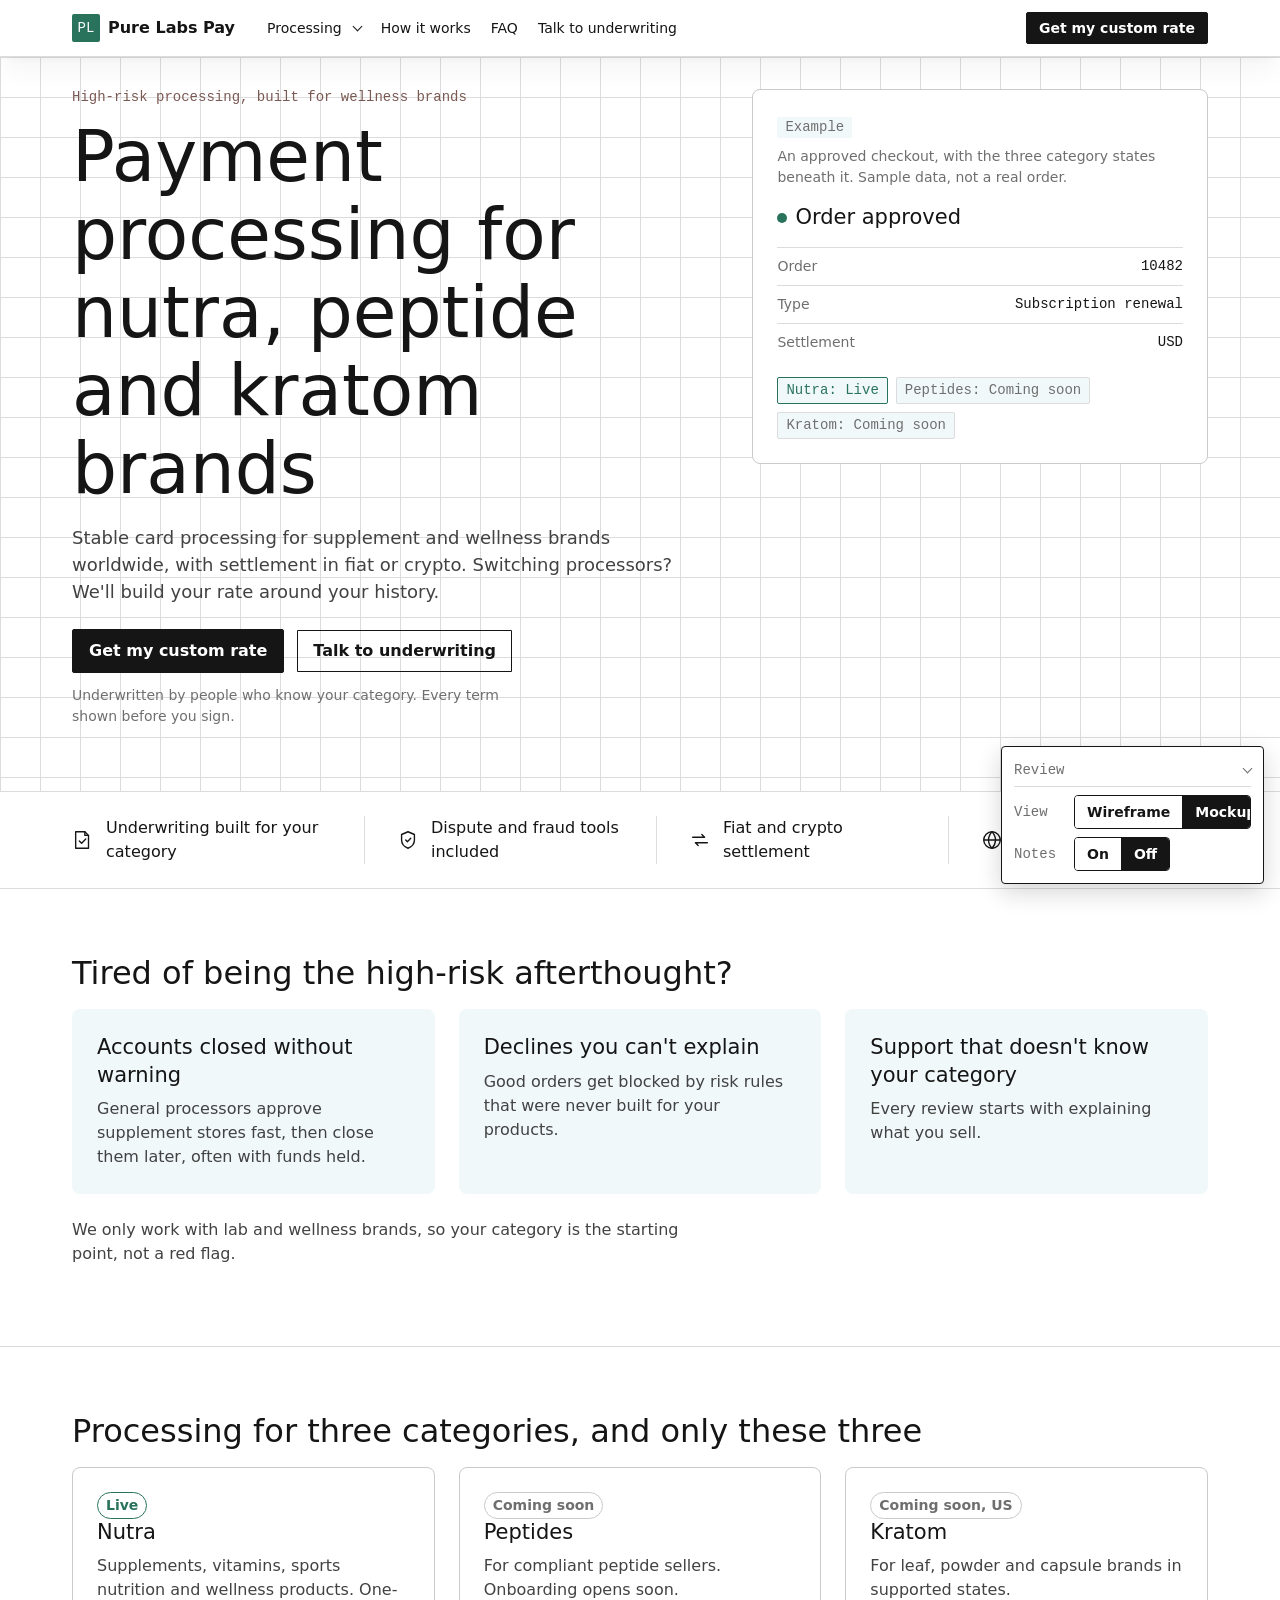
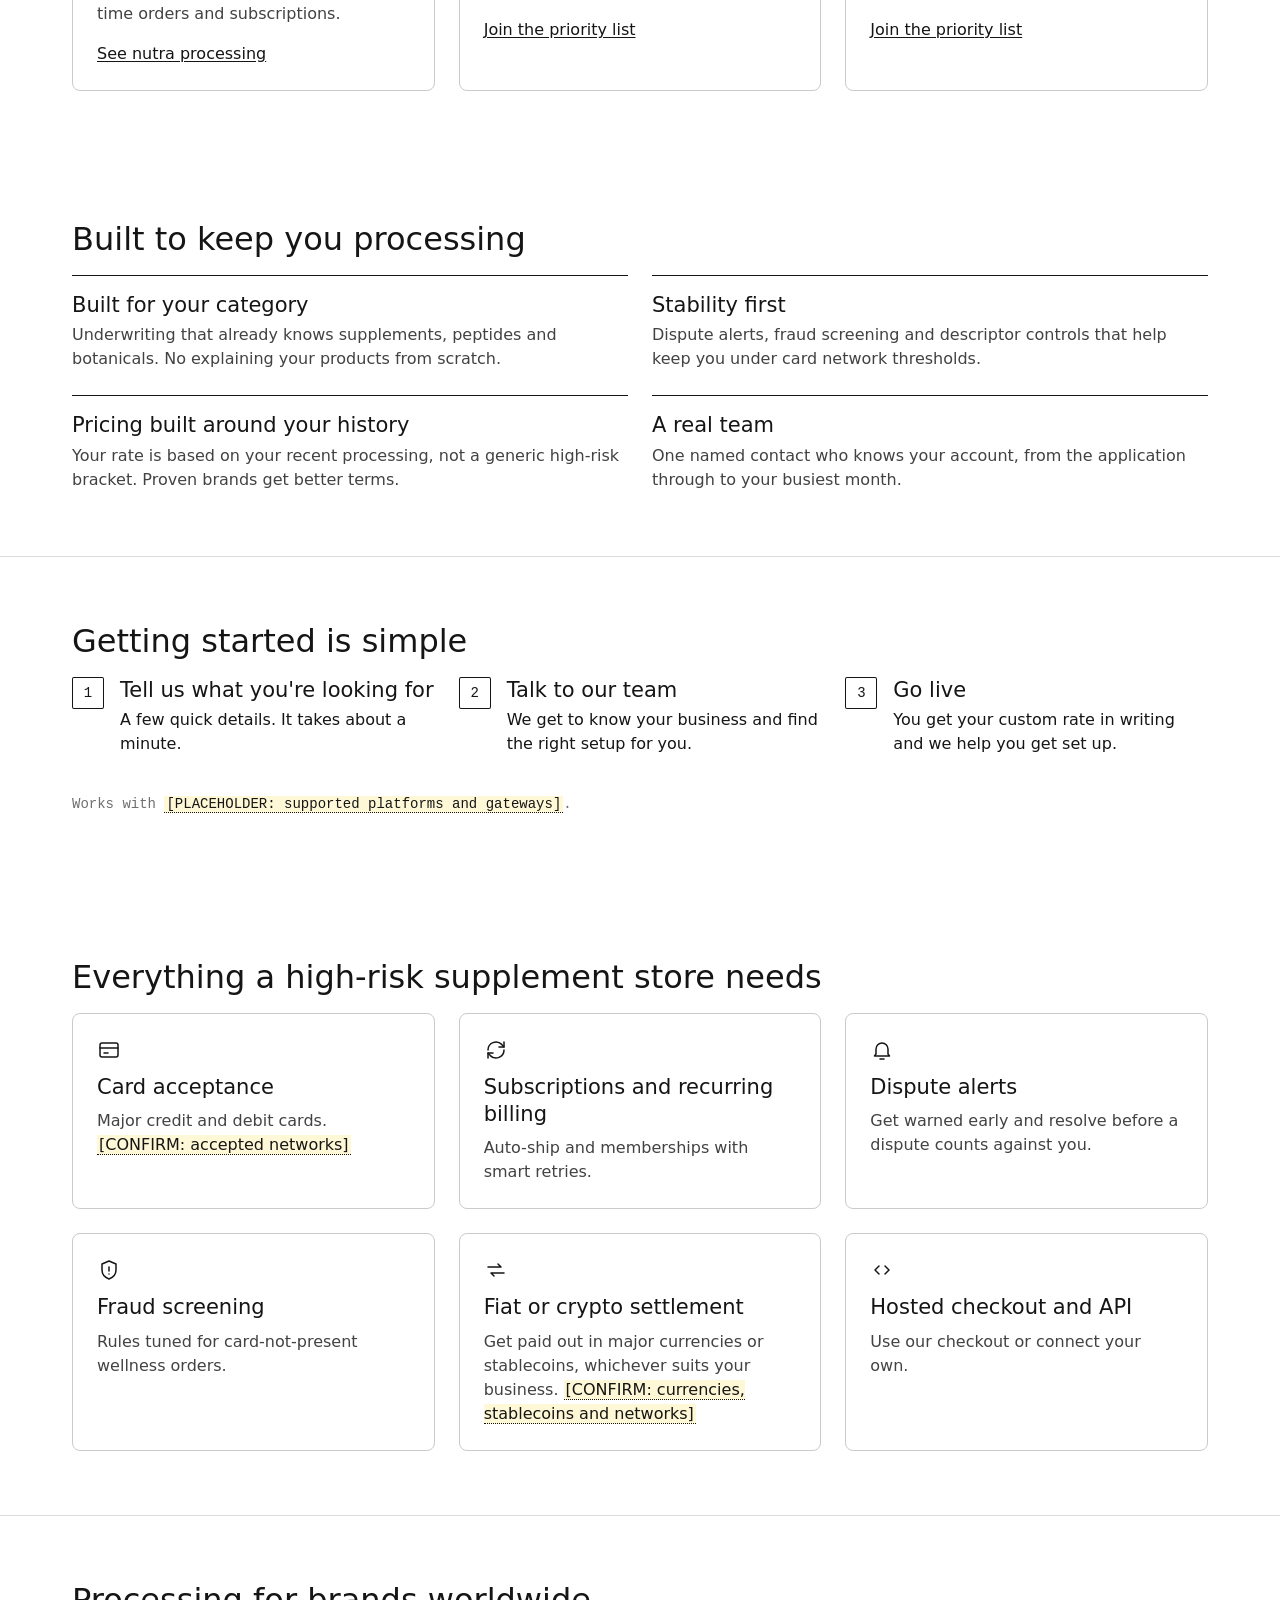
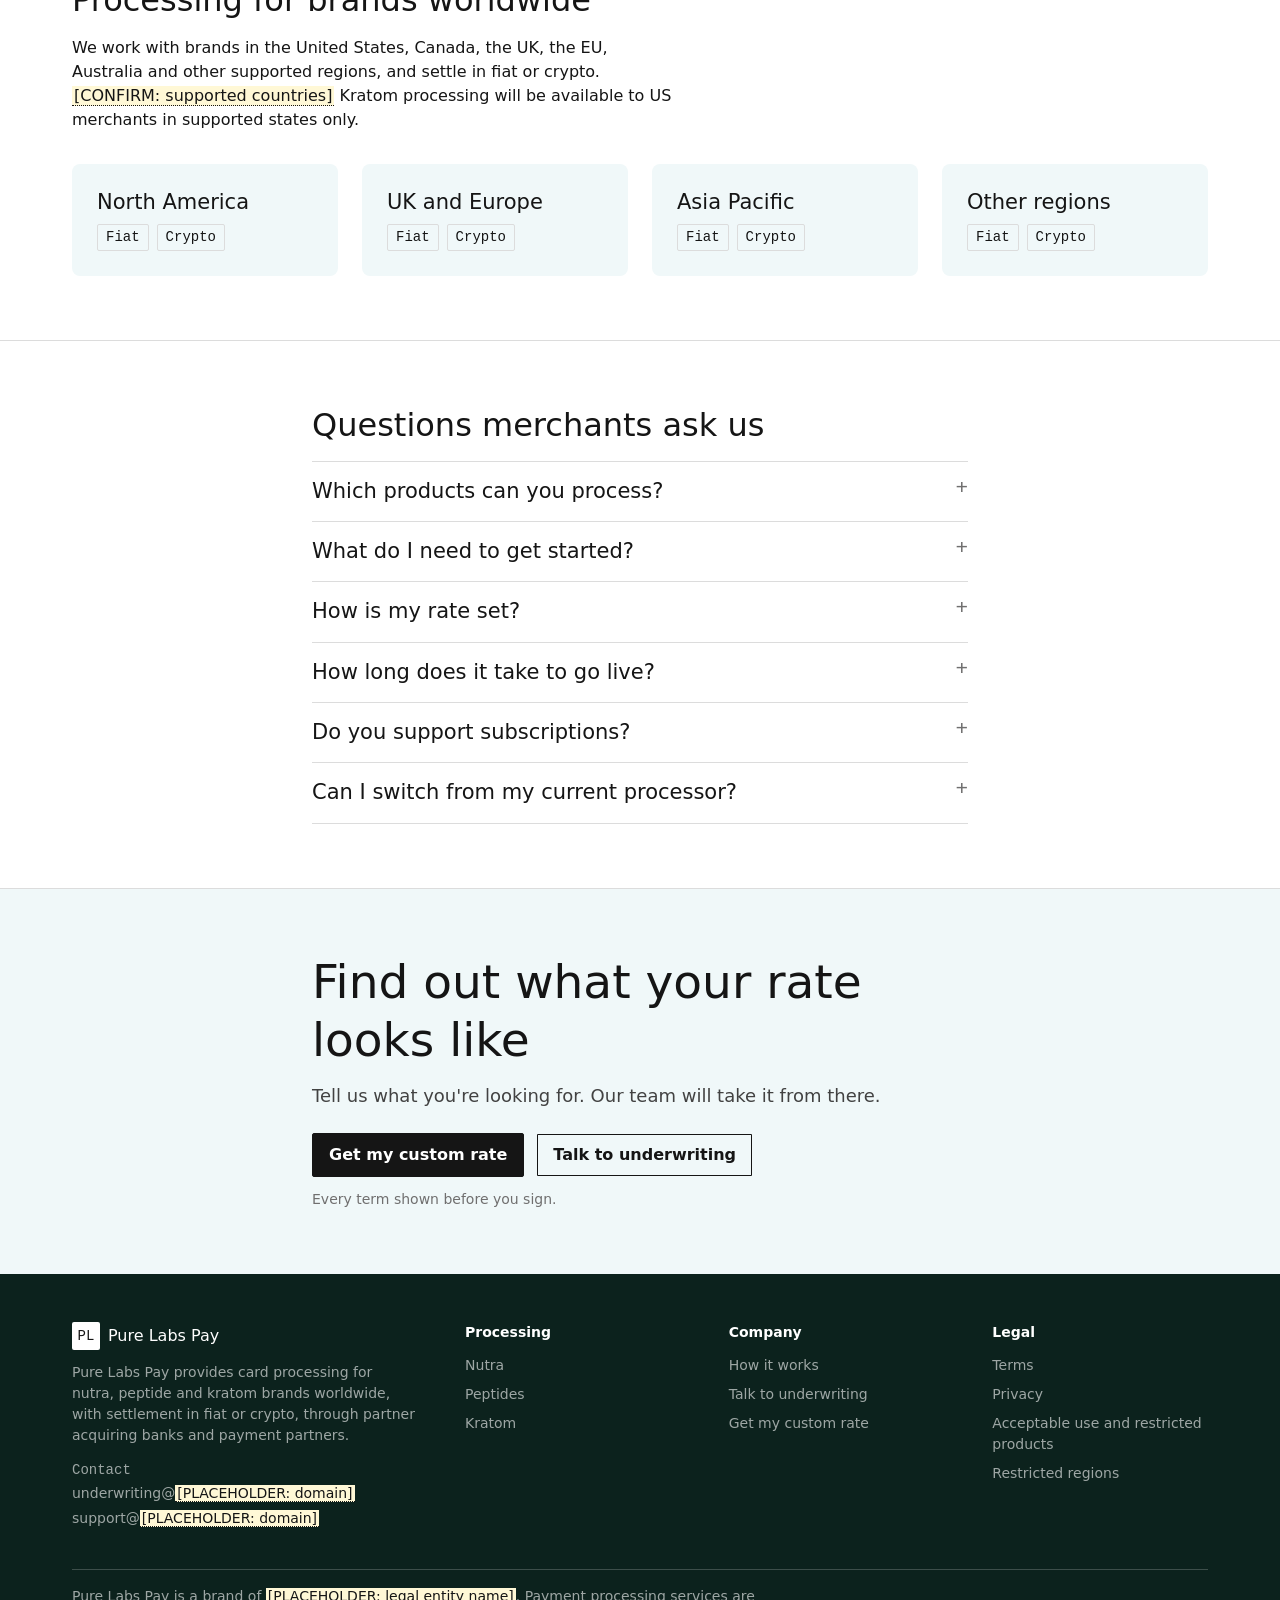
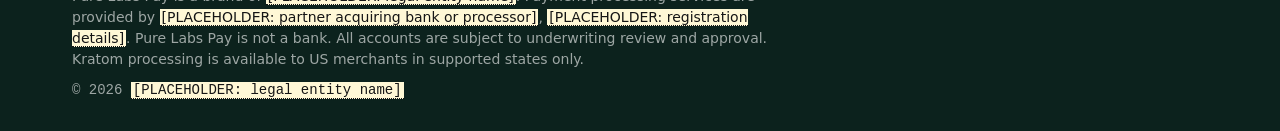
==== commit 26ad7e4b: "Lead first model: 5 field public forms, private application, global markets Rule B changed from "cap" ====
--- a/index.html
+++ b/index.html
@@ -4,16 +4,7 @@
   <meta charset="utf-8">
   <meta name="viewport" content="width=device-width, initial-scale=1">
   <title>High Risk Payment Processing for Supplements | Pure Labs Pay</title>
-  <meta name="description" content="Merchant accounts for nutra brands in the US and Canada, with peptide and kratom processing coming soon. Get a custom rate built around your history.">
-  <!-- The design system's faces are mt-neue-display, mt-neue-text, mt-sans and
-       mt-mono, which are licensed and not ours. The stacks in css/styles.css
-       name each face first, then the substitutes the reference gives: Manrope
-       for the two neue cuts, Inter for the sans, IBM Plex Mono for the mono.
-       This link stays commented out so the build opens straight from the
-       filesystem with no external request. Enable it, or self host, or drop in
-       the licensed faces, for production. -->
-  <!-- <link rel="preconnect" href="https://fonts.googleapis.com">
-  <link rel="preconnect" href="https://fonts.gstatic.com" crossorigin>
+  <meta name="description" content="Merchant accounts for nutra brands worldwide, with settlement in fiat or crypto. Peptide and kratom processing coming soon. Get your custom rate.">
   <!-- SEO -->
   <!-- Replace the [PLACEHOLDER: domain] base in these four places, in
        sitemap.xml, robots.txt, llms.txt and in SITE_BASE in js/main.js. -->
@@ -21,17 +12,27 @@
   <meta property="og:type" content="website">
   <meta property="og:site_name" content="Pure Labs Pay">
   <meta property="og:title" content="High Risk Payment Processing for Supplements | Pure Labs Pay">
-  <meta property="og:description" content="Merchant accounts for nutra brands in the US and Canada, with peptide and kratom processing coming soon. Get a custom rate built around your history.">
+  <meta property="og:description" content="Merchant accounts for nutra brands worldwide, with settlement in fiat or crypto. Peptide and kratom processing coming soon. Get your custom rate.">
   <meta property="og:url" content="https://[PLACEHOLDER: domain]/index.html">
   <meta property="og:image" content="https://[PLACEHOLDER: domain]/assets/og-index.png">
   <meta property="og:image:alt" content="Pure Labs Pay, payment processing for nutra, peptide and kratom brands">
   <meta name="twitter:card" content="summary_large_image">
   <meta name="twitter:title" content="High Risk Payment Processing for Supplements | Pure Labs Pay">
-  <meta name="twitter:description" content="Merchant accounts for nutra brands in the US and Canada, with peptide and kratom processing coming soon. Get a custom rate built around your history.">
+  <meta name="twitter:description" content="Merchant accounts for nutra brands worldwide, with settlement in fiat or crypto. Peptide and kratom processing coming soon. Get your custom rate.">
   <meta name="twitter:image" content="https://[PLACEHOLDER: domain]/assets/og-index.png">
   <!-- [PLACEHOLDER: Open Graph image, 1200 by 630, per assets/README.md] -->
   <!-- /SEO -->
-  <link rel="stylesheet" href="https://fonts.googleapis.com/css2?family=Manrope:wght@400;500&family=Inter:wght@300;400;500;600&family=IBM+Plex+Mono:wght@500&display=swap"> -->
+  <!-- The design system's faces are mt-neue-display, mt-neue-text, mt-sans and
+       mt-mono, which are licensed and not ours. The stacks in css/styles.css
+       name each face first, then the substitutes the reference gives: Manrope
+       for the two neue cuts, Inter for the sans, IBM Plex Mono for the mono.
+       This link stays commented out so the build opens straight from the
+       filesystem with no external request. Enable it, or self host, or drop in
+       the licensed faces, for production.
+       <link rel="preconnect" href="https://fonts.googleapis.com">
+       <link rel="preconnect" href="https://fonts.gstatic.com" crossorigin>
+       <link rel="stylesheet" href="https://fonts.googleapis.com/css2?family=Manrope:wght@400;500&family=Inter:wght@300;400;500;600&family=IBM+Plex+Mono:wght@500&display=swap">
+  -->
   <link rel="stylesheet" href="css/styles.css">
 </head>
 <!-- data-mode is set here so the page is styled before main.js runs, then
@@ -58,13 +59,13 @@
   <main id="main" class="main">
 
     <!-- 1. Hero -->
-    <section class="section hero graph-field" data-note="Intent: say what we process and who for in one line, then hand the visitor the two paths, apply or talk to a person. Nutra leads, because it is the live category. | SEO: primary keyword high risk payment processor for supplements, carried in the meta title. Merchant history is signalled by the eyebrow and the statements line, never stated as a requirement. | Dev: copy stack left, product mock right on desktop, stacked on mobile. The faint grid is the graph field from the design system. No photography.">
+    <section class="section hero graph-field" data-note="Intent: say what we process and who for in one line, then hand the visitor the two paths, apply or talk to a person. Nutra leads, because it is the live category. | SEO: primary keyword high risk payment processor for supplements, carried in the meta title. Merchant history is signalled once, in the switching line, and never stated as a requirement. | Dev: copy stack left, product mock right on desktop, stacked on mobile. The faint grid is the graph field from the design system. No photography.">
       <div class="container">
         <div class="split">
           <div class="hero__copy">
-            <p class="eyebrow">For established nutra brands</p>
+            <p class="eyebrow">High-risk processing, built for wellness brands</p>
             <h1>Payment processing for nutra, peptide and kratom brands</h1>
-            <p class="lead">We are a high risk payment processor for supplements, which means your category is the business, not the exception. Stable card processing for supplement and wellness sellers in the US and Canada. Switching processors? Bring your recent statements and we'll build your rate around them.</p>
+            <p class="lead">Stable card processing for supplement and wellness brands worldwide, with settlement in fiat or crypto. Switching processors? We'll build your rate around your history.</p>
             <div class="btn-row">
               <a class="btn btn--primary" href="apply.html">Get my custom rate</a>
               <a class="btn btn--secondary" href="contact.html">Talk to underwriting</a>
@@ -200,8 +201,8 @@
         </div>
         <div class="card">
           <svg class="tile__icon" viewBox="0 0 24 24" fill="none" stroke="currentColor" stroke-width="1.5" stroke-linecap="round" stroke-linejoin="round" aria-hidden="true" focusable="false"><path d="M4 9h13l-3-3"/><path d="M20 15H7l3 3"/></svg>
-          <h3 class="card__title">USD and CAD</h3>
-          <p>Charge and settle in the currency your customers use. <span class="ph-text">[CONFIRM: settlement currencies]</span></p>
+          <h3 class="card__title">Fiat or crypto settlement</h3>
+          <p>Get paid out in major currencies or stablecoins, whichever suits your business. <span class="ph-text">[CONFIRM: currencies, stablecoins and networks]</span></p>
         </div>
         <div class="card">
           <svg class="tile__icon" viewBox="0 0 24 24" fill="none" stroke="currentColor" stroke-width="1.5" stroke-linecap="round" stroke-linejoin="round" aria-hidden="true" focusable="false"><path d="M9 8l-4 4 4 4"/><path d="M15 8l4 4-4 4"/></svg>
@@ -213,26 +214,26 @@
     </section>
 
     <!-- 8. Markets -->
-    <section class="section section--bordered" id="markets" data-note="Intent: set the geography honestly, including the kratom restriction, so nobody applies from a market we cannot serve. | SEO: carries the secondary keywords high risk merchant account USA and high risk merchant account Canada when the copy is finalised. | Dev: two tiles listing which category applies where. Kratom is absent from Canada on purpose, it is a United States only category.">
-      <div class="container">
-        <h2>US and Canada first</h2>
-        <p class="section-intro">We process for brands based in the United States and Canada. Merchants in <span class="ph-text">[PLACEHOLDER: other supported countries]</span> can apply for review. Kratom processing will be available to US merchants in supported states only.</p>
-        <div class="feature-grid">
-          <div class="card card--ice">
-            <h3 class="card__title">United States</h3>
-            <ul class="market-list">
-              <li>Nutra <span class="pill pill--live pill--xs">Live</span></li>
-              <li>Peptides <span class="pill pill--soon pill--xs">Coming soon</span></li>
-              <li>Kratom <span class="pill pill--soon pill--xs">Coming soon, supported states</span></li>
-            </ul>
-          </div>
-          <div class="card card--ice">
-            <h3 class="card__title">Canada</h3>
-            <ul class="market-list">
-              <li>Nutra <span class="pill pill--live pill--xs">Live</span></li>
-              <li>Peptides <span class="pill pill--soon pill--xs">Coming soon</span></li>
-              <li>Kratom <span class="pill pill--soon pill--xs">Not available</span></li>
-            </ul>
+    <section class="section section--bordered" id="markets" data-note="Intent: set the geography honestly, including the kratom restriction, so nobody applies from a market we cannot serve. | SEO: carries the secondary keywords high risk merchant account USA and high risk merchant account Canada when the copy is finalised. | Dev: four region tiles, each showing both settlement options. The kratom restriction stays in the paragraph above, because it is a category rule rather than a region rule.">
+      <div class="container">
+        <h2>Processing for brands worldwide</h2>
+        <p class="section-intro">We work with brands in the United States, Canada, the UK, the EU, Australia and other supported regions, and settle in fiat or crypto. <span class="ph-text">[CONFIRM: supported countries]</span> Kratom processing will be available to US merchants in supported states only.</p>
+        <div class="feature-grid feature-grid--4">
+          <div class="card card--ice">
+            <h3 class="card__title">North America</h3>
+            <ul class="chip-row"><li class="chip">Fiat</li><li class="chip">Crypto</li></ul>
+          </div>
+          <div class="card card--ice">
+            <h3 class="card__title">UK and Europe</h3>
+            <ul class="chip-row"><li class="chip">Fiat</li><li class="chip">Crypto</li></ul>
+          </div>
+          <div class="card card--ice">
+            <h3 class="card__title">Asia Pacific</h3>
+            <ul class="chip-row"><li class="chip">Fiat</li><li class="chip">Crypto</li></ul>
+          </div>
+          <div class="card card--ice">
+            <h3 class="card__title">Other regions</h3>
+            <ul class="chip-row"><li class="chip">Fiat</li><li class="chip">Crypto</li></ul>
           </div>
         </div>
       </div>
@@ -260,16 +261,16 @@
           <div class="faq__body"><p>Nutra and supplement brands can apply today. Peptide and kratom processing is opening soon, and you can join the priority list now. See our acceptable use page for products we don't support.</p></div>
         </details>
         <details class="faq__item">
-          <summary>What do I need to apply?</summary>
-          <div class="faq__body"><p>Your business registration, ID for the owners, a live website with your products and policies, and your last three months of processing statements. For some products we'll also ask for lab certificates.</p></div>
+          <summary>What do I need to get started?</summary>
+          <div class="faq__body"><p>Just your name, email, website and rough monthly volume. Our team takes it from there and walks you through anything else we need.</p></div>
         </details>
         <details class="faq__item">
           <summary>How is my rate set?</summary>
           <div class="faq__body"><p>Every rate is custom. We look at your category, your processing history, volume and dispute levels. You see every term in writing before you sign.</p></div>
         </details>
         <details class="faq__item">
-          <summary>How long does approval take?</summary>
-          <div class="faq__body"><p>It depends on how complete your application is. Applications with recent statements and a ready website move fastest.</p></div>
+          <summary>How long does it take to go live?</summary>
+          <div class="faq__body"><p>It depends on your business and setup. Our team gives you a clear timeline once we've talked.</p></div>
         </details>
         <details class="faq__item">
           <summary>Do you support subscriptions?</summary>
--- a/css/styles.css
+++ b/css/styles.css
@@ -1399,7 +1399,17 @@
 }
 
 @media (min-width: 48rem) {
-  .trust-strip__list { grid-template-columns: repeat(3, 1fr); gap: var(--spacing-32); }
+  .trust-strip__list { grid-template-columns: repeat(2, 1fr); gap: var(--spacing-24) var(--spacing-32); }
+  /* the rule sits between the pair, never at the start of a wrapped row */
+  .trust-strip__item:nth-child(even) {
+    padding-left: var(--spacing-32);
+    border-left: var(--border-width) solid var(--border);
+  }
+}
+
+@media (min-width: 64rem) {
+  .trust-strip__list { grid-template-columns: repeat(4, 1fr); }
+  .trust-strip__item:nth-child(even) { padding-left: 0; border-left: 0; }
   .trust-strip__item + .trust-strip__item {
     padding-left: var(--spacing-32);
     border-left: var(--border-width) solid var(--border);
@@ -1867,6 +1877,237 @@
 }
 
 .link-row li { margin: 0; }
+
+
+/* ==========================================================================
+   Private onboarding pages
+   Not part of the public site. Kept here so there is still one stylesheet.
+   ========================================================================== */
+
+.app-header {
+  background: var(--surface);
+  border-bottom: var(--border-width) solid var(--border);
+  padding: var(--spacing-16) 0;
+}
+
+.app-header__inner {
+  display: flex;
+  flex-wrap: wrap;
+  align-items: center;
+  justify-content: space-between;
+  gap: var(--spacing-12);
+}
+
+.app-footer {
+  background: var(--surface-alt);
+  border-top: var(--border-width) solid var(--border);
+  padding: var(--spacing-24) 0;
+  margin-top: var(--spacing-48);
+}
+
+.app-footer .meta-line { margin: 0; }
+
+.app-layout {
+  display: grid;
+  gap: var(--spacing-32);
+  grid-template-columns: 1fr;
+  align-items: start;
+  padding-bottom: var(--spacing-48);
+}
+
+@media (min-width: 64rem) {
+  .app-layout { grid-template-columns: 17rem minmax(0, 1fr); gap: var(--spacing-64); }
+  .app-aside { position: sticky; top: var(--spacing-24); }
+}
+
+.app-aside {
+  display: grid;
+  gap: var(--spacing-16);
+  padding: var(--card-padding);
+  background: var(--surface-alt);
+  border-radius: var(--radius-card);
+}
+
+/* the section list, desktop only. Mobile keeps the progress bar alone. */
+.app-nav { display: none; }
+
+@media (min-width: 64rem) {
+  .app-nav { display: block; }
+}
+
+.app-nav__list { list-style: none; margin: 0; padding: 0; counter-reset: none; }
+.app-nav__list li { margin: 0; }
+
+.app-nav__link {
+  display: flex;
+  align-items: baseline;
+  gap: var(--element-gap);
+  padding: var(--spacing-8) 0;
+  color: var(--ink);
+  text-decoration: none;
+  font-size: var(--text-control-label);
+  font-weight: var(--weight-nav);
+}
+
+.app-nav__link:hover { text-decoration: underline; }
+
+.app-nav__index {
+  font-family: var(--font-mono);
+  font-size: var(--text-technical-label);
+  color: var(--ink-faint);
+}
+
+.app-progress .progress__label { margin-bottom: var(--spacing-4); }
+
+.app-progress .progress__track {
+  height: 6px;
+  background: var(--border);
+}
+
+.app-form { gap: var(--spacing-48); }
+
+.app-section { scroll-margin-top: var(--spacing-24); }
+
+.app-section__title {
+  display: flex;
+  align-items: baseline;
+  gap: var(--spacing-12);
+  padding-bottom: var(--spacing-12);
+  border-bottom: var(--border-width) solid var(--ink);
+  margin-bottom: var(--spacing-24);
+}
+
+.app-section__index {
+  font-family: var(--font-mono);
+  font-size: var(--text-technical-label);
+  color: var(--ink-faint);
+}
+
+.app-section__body { display: grid; gap: var(--spacing-24); }
+
+.owner-card {
+  display: grid;
+  gap: var(--spacing-16);
+  padding: var(--card-padding);
+  background: var(--surface-alt);
+  border-radius: var(--radius-card);
+}
+
+.owner-card + .owner-card { margin-top: var(--spacing-24); }
+
+.owner-card__head {
+  display: flex;
+  align-items: baseline;
+  justify-content: space-between;
+  gap: var(--spacing-12);
+}
+
+.owner-card__head .card__title { margin: 0; }
+
+.repeater__row {
+  display: flex;
+  align-items: center;
+  gap: var(--element-gap);
+}
+
+.repeater__row + .repeater__row { margin-top: var(--element-gap); }
+
+.percent-group { border: 0; margin: 0; padding: 0; }
+.percent-group > legend { padding: 0; font-size: var(--text-control-label); font-weight: var(--weight-control); }
+
+.percent-group__grid {
+  display: grid;
+  gap: var(--spacing-16);
+  grid-template-columns: 1fr;
+  margin: var(--spacing-12) 0 var(--spacing-8);
+}
+
+@media (min-width: 40rem) {
+  .percent-group__grid { grid-template-columns: repeat(auto-fit, minmax(9rem, 1fr)); }
+}
+
+.percent-group__grid .field__label { display: grid; gap: var(--spacing-4); }
+
+.meta-line.is-over { color: var(--warning); font-weight: var(--font-weight-semibold); }
+
+.field.is-muted { opacity: 0.55; }
+
+/* the review summary */
+.app-summary { display: grid; gap: var(--spacing-24); }
+
+.app-summary__head {
+  display: flex;
+  justify-content: space-between;
+  gap: var(--spacing-12);
+  margin: 0 0 var(--element-gap);
+  font-weight: var(--weight-control);
+  border-bottom: var(--border-width) solid var(--border);
+  padding-bottom: var(--spacing-4);
+}
+
+.app-summary__list { margin: 0; }
+
+.app-summary__row {
+  display: grid;
+  gap: var(--spacing-4);
+  padding: var(--spacing-8) 0;
+  border-bottom: var(--border-width) solid var(--border);
+  font-size: var(--text-control-label);
+}
+
+@media (min-width: 40rem) {
+  .app-summary__row { grid-template-columns: 1fr 1fr; gap: var(--spacing-16); }
+}
+
+.app-summary__row dt { color: var(--ink-faint); }
+.app-summary__row dd { margin: 0; }
+
+/* the invite tool */
+/* a wide table scrolls inside its own box, never the page. position relative
+   matters: the visually hidden label in the header is absolutely positioned,
+   and without a positioned ancestor it anchors to the document and drags the
+   page's scroll width out past the viewport. */
+.table-scroll { overflow-x: auto; position: relative; }
+.table-scroll:focus-visible { outline: 2px solid var(--ink); outline-offset: 2px; }
+
+.lead-table { width: 100%; min-width: 46rem; border-collapse: collapse; font-size: var(--text-control-label); }
+
+.lead-table th,
+.lead-table td {
+  text-align: left;
+  padding: var(--spacing-12) var(--spacing-8);
+  border-bottom: var(--border-width) solid var(--border);
+  vertical-align: top;
+}
+
+.lead-table thead th {
+  font-family: var(--font-mono);
+  font-weight: var(--font-weight-medium);
+  color: var(--ink-faint);
+  border-bottom-color: var(--ink);
+}
+
+.invite-panel {
+  display: grid;
+  gap: var(--spacing-16);
+  padding: var(--card-padding);
+  background: var(--surface-alt);
+  border-radius: var(--radius-card);
+}
+
+.invite-preview {
+  margin: 0;
+  padding: var(--card-padding);
+  background: var(--surface);
+  border: var(--border-width) solid var(--border);
+  border-radius: var(--radius-card);
+  font-size: var(--text-control-label);
+  line-height: 1.6;
+  white-space: pre-wrap;
+}
+
+.invite-row { display: flex; flex-wrap: wrap; gap: var(--element-gap); align-items: center; }
+.invite-row .input { flex: 1 1 18rem; }
 
 /* ==========================================================================
    7. Annotation layer and review bar
